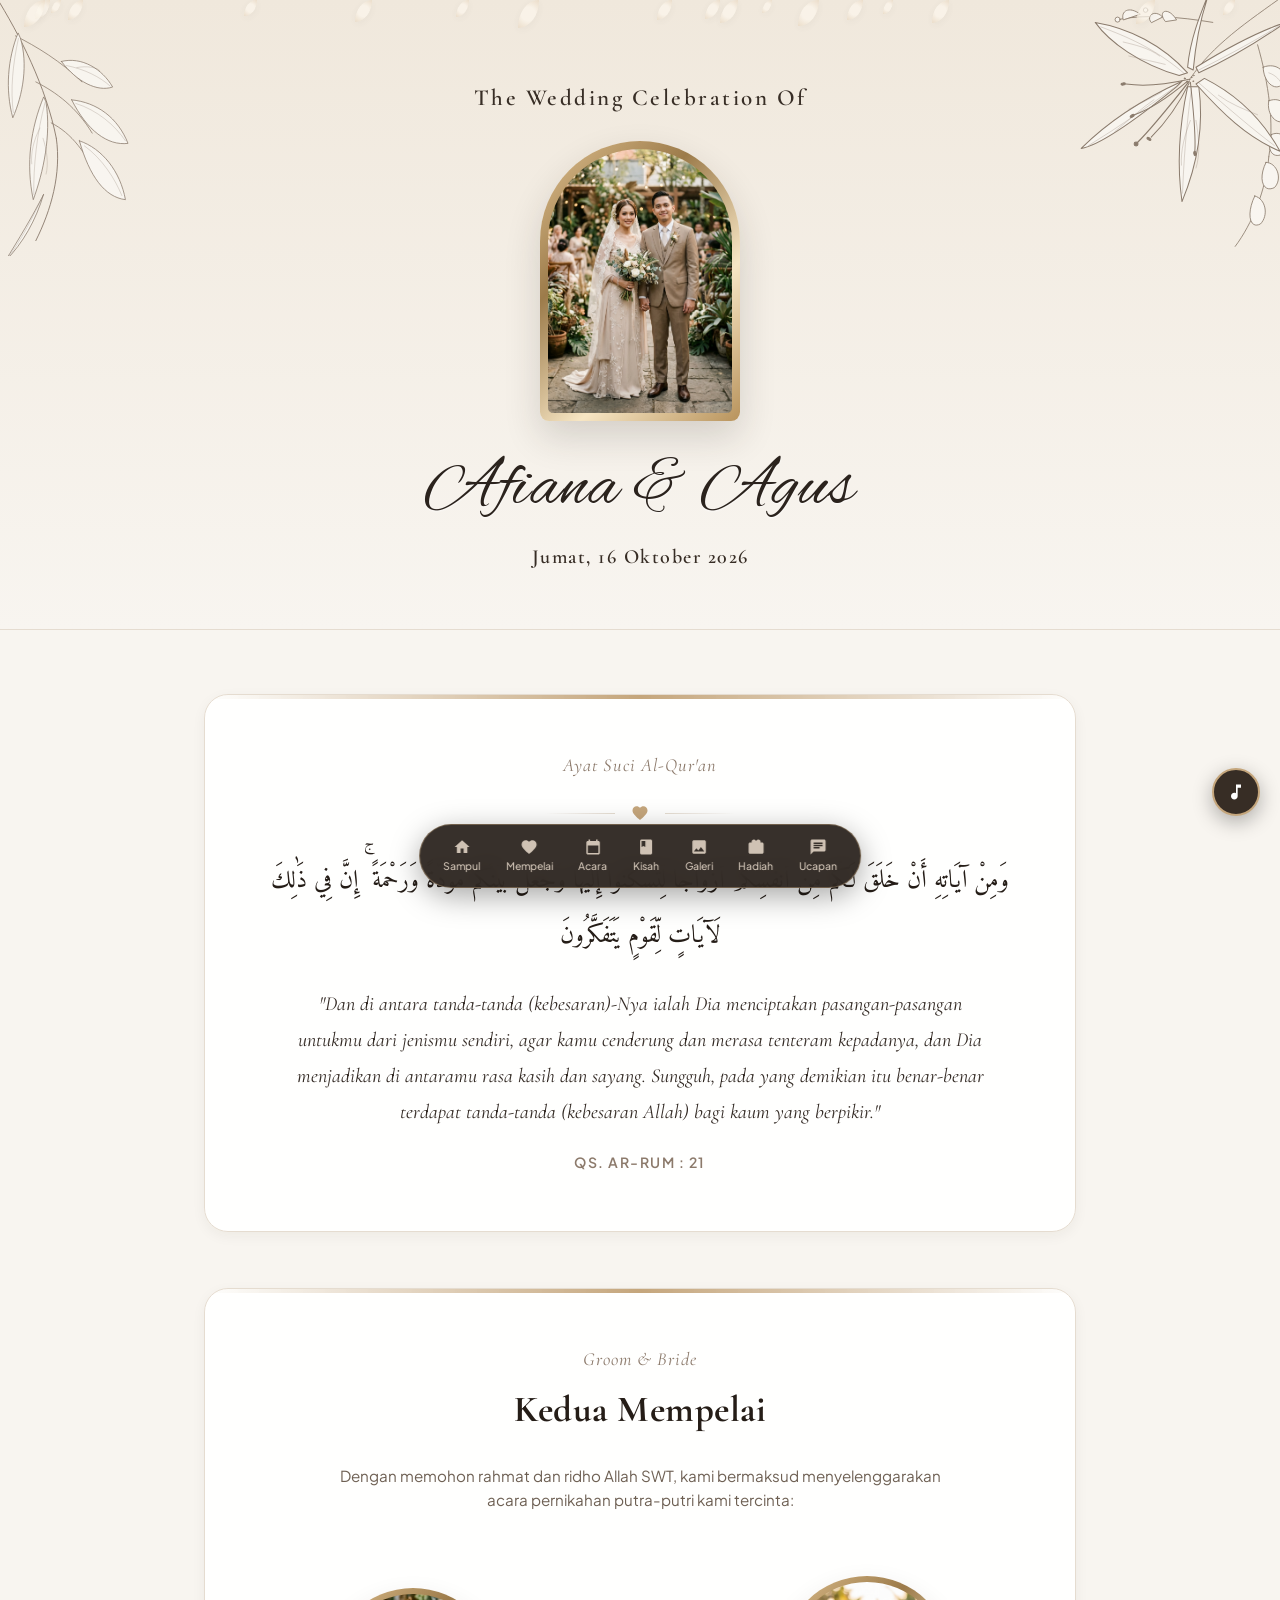
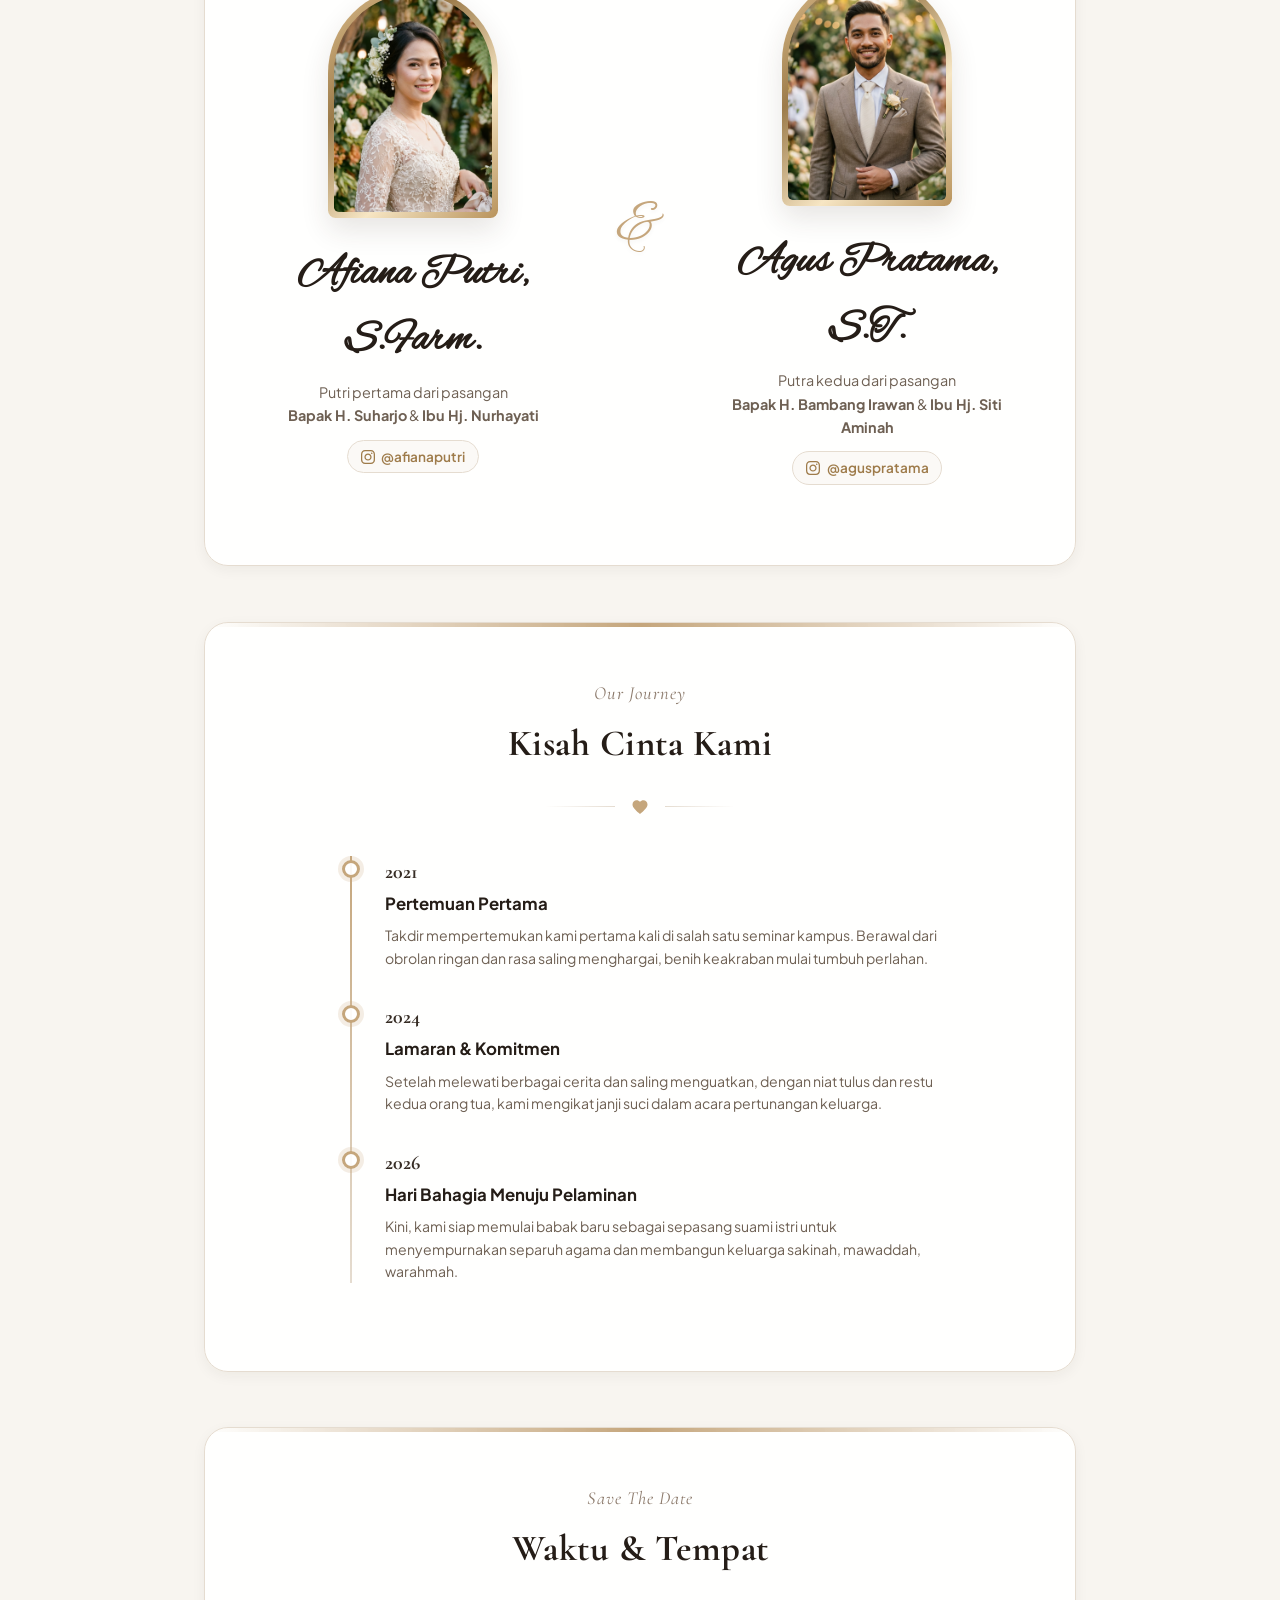
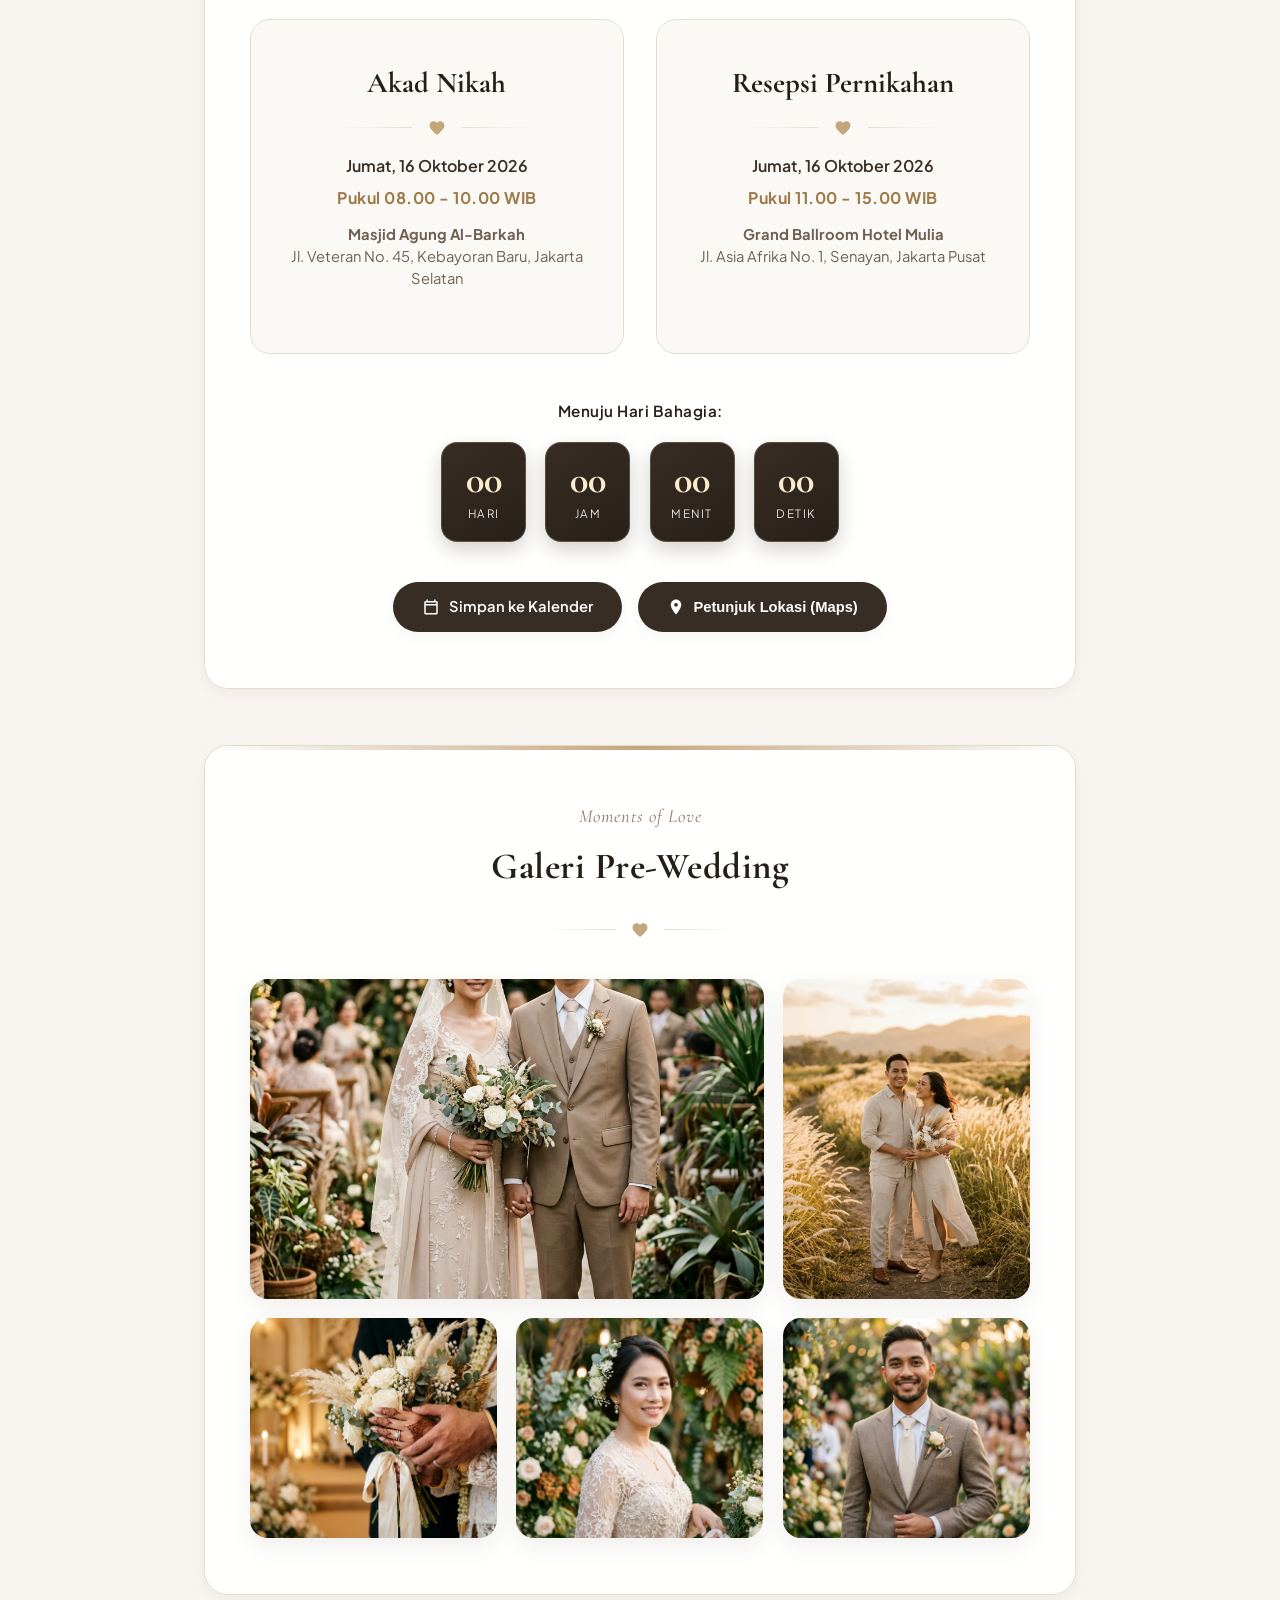
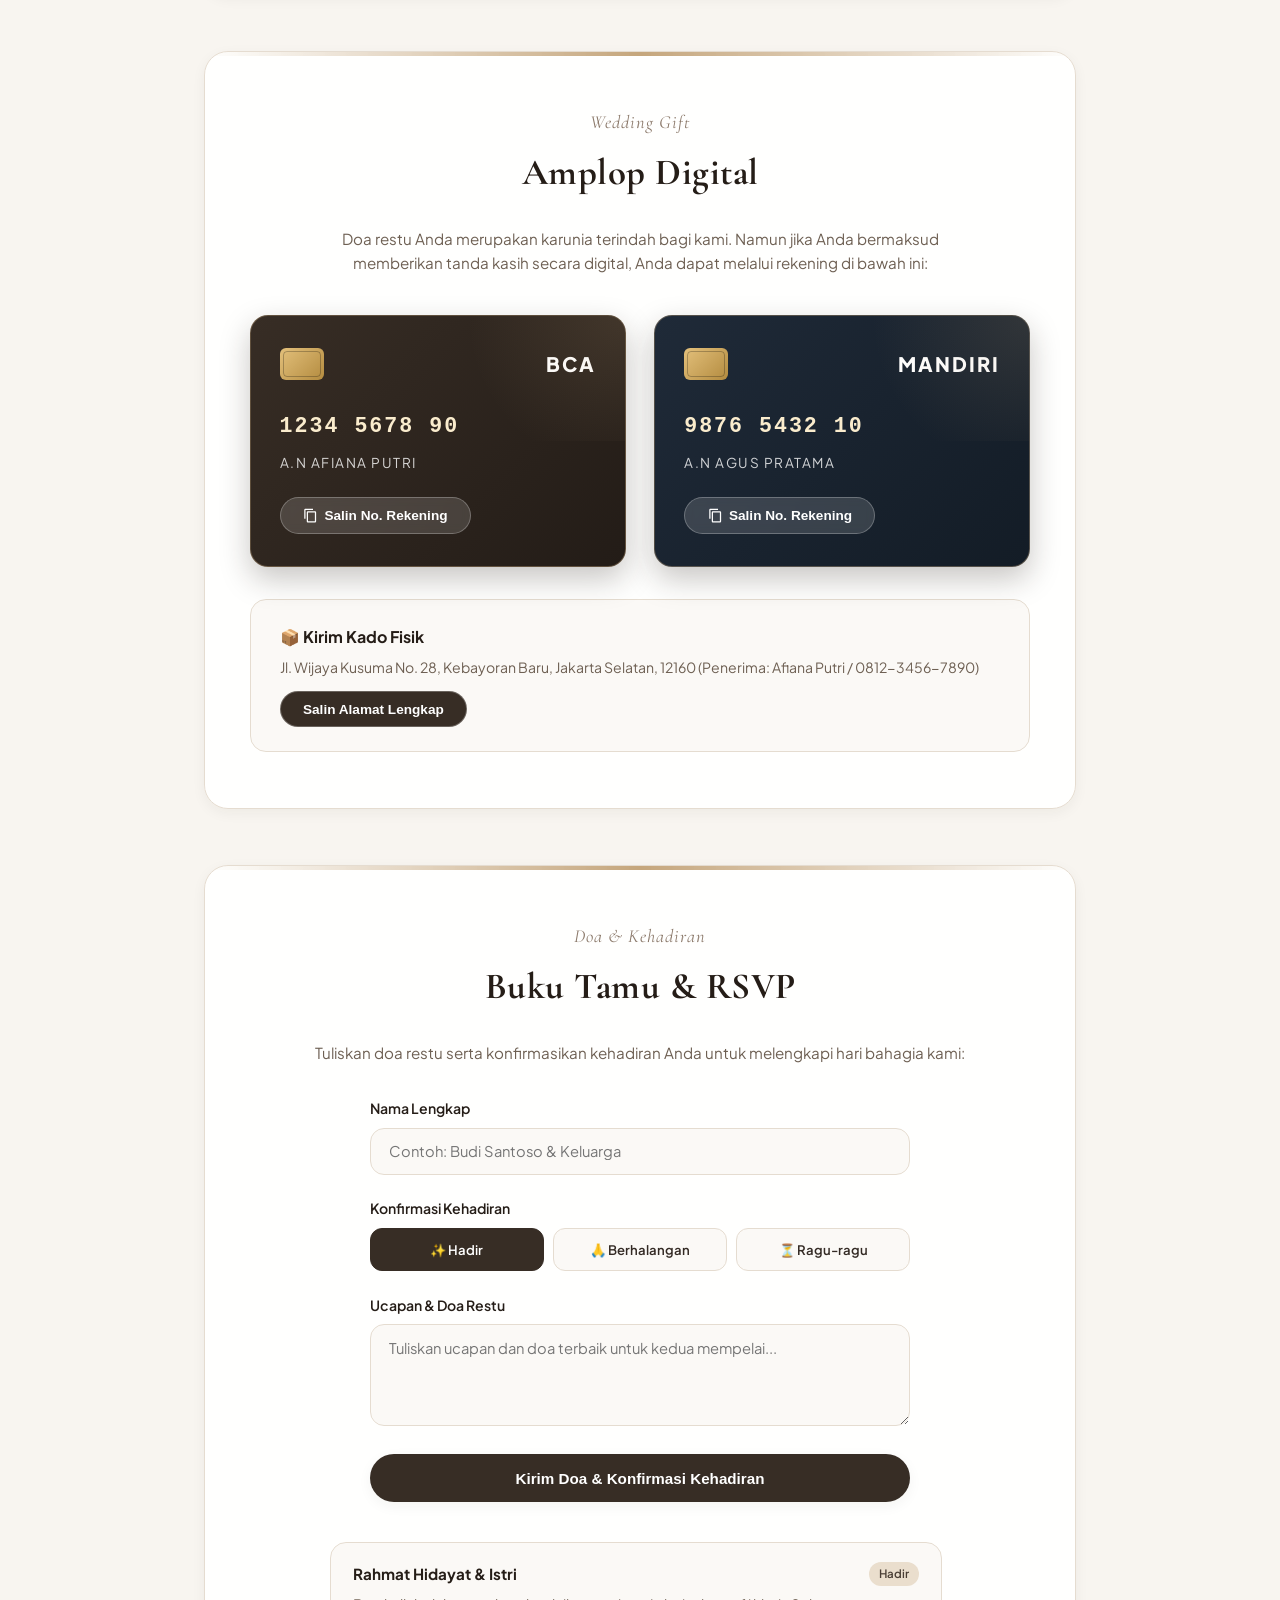
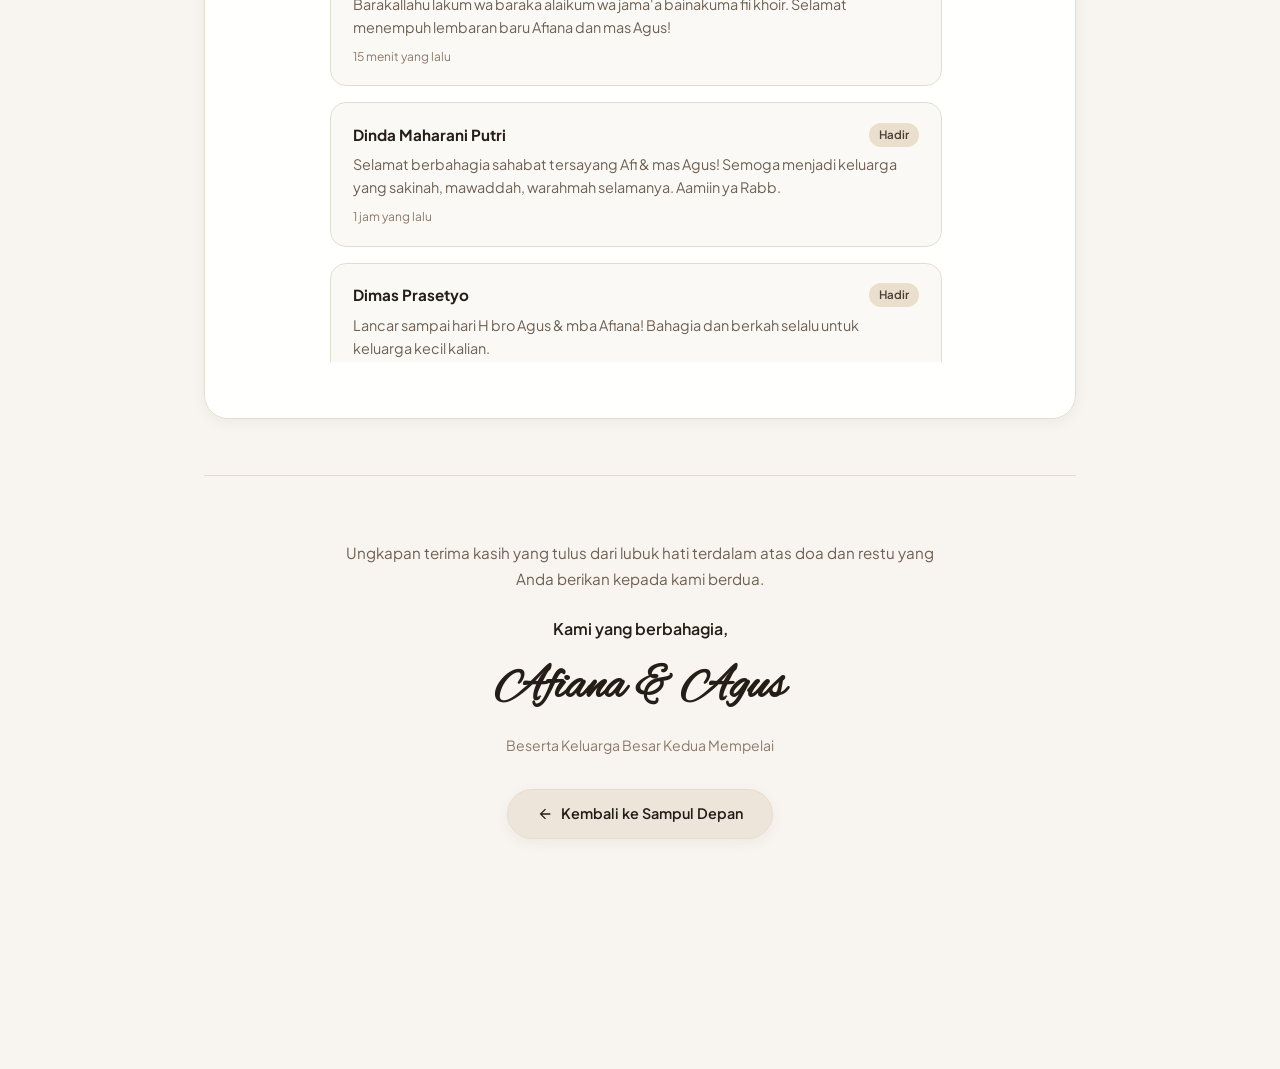
==== undangan.html @ ef30fb82 "first commit: projek undangan digital pernikahan lengkap" ====
<!DOCTYPE html>
<html lang="id">
<head>
  <meta charset="UTF-8">
  <meta name="viewport" content="width=device-width, initial-scale=1.0">
  <title>The Wedding of Afiana & Agus</title>
  <meta name="description" content="Detail Undangan Pernikahan Afiana & Agus - Jumat, 16 Oktober 2026">
  
  <!-- Favicon -->
  <link rel="icon" href="data:image/svg+xml,<svg xmlns=%22http://www.w3.org/2000/svg%22 viewBox=%220 0 100 100%22><text y=%22.9em%22 font-size=%2290%22>💍</text></svg>">
  
  <!-- Stylesheet -->
  <link rel="stylesheet" href="assets/css/style.css">
</head>
<body class="page-invitation">

  <!-- Floating Falling Petals -->
  <div class="petals-container" id="petalsContainer"></div>

  <!-- Floating Audio Button -->
  <button type="button" class="music-toggle-btn" id="musicToggleBtn" title="Putar / Heningkan Musik" aria-label="Toggle Musik">
    <svg viewBox="0 0 24 24" id="musicIcon">
      <path d="M12 3v10.55c-.59-.34-1.27-.55-2-.55-2.21 0-4 1.79-4 4s1.79 4 4 4 4-1.79 4-4V7h4V3h-6z"/>
    </svg>
  </button>
  
  <!-- Audio Element -->
  <audio id="bgAudio" loop preload="auto">
    <source src="https://cdn.pixabay.com/download/audio/2022/05/27/audio_1808fbf07a.mp3?filename=romantic-wedding-piano-112191.mp3" type="audio/mpeg">
  </audio>

  <!-- Sticky Bottom Navigation Bar -->
  <nav class="bottom-nav" aria-label="Navigasi Undangan">
    <a href="index.html" class="nav-link" title="Sampul">
      <svg viewBox="0 0 24 24"><path d="M10 20v-6h4v6h5v-8h3L12 3 2 12h3v8z"/></svg>
      <span>Sampul</span>
    </a>
    <a href="#mempelai" class="nav-link" title="Mempelai">
      <svg viewBox="0 0 24 24"><path d="M12 21.35l-1.45-1.32C5.4 15.36 2 12.28 2 8.5 2 5.42 4.42 3 7.5 3c1.74 0 3.41.81 4.5 2.09C13.09 3.81 14.76 3 16.5 3 19.58 3 22 5.42 22 8.5c0 3.78-3.4 6.86-8.55 11.54L12 21.35z"/></svg>
      <span>Mempelai</span>
    </a>
    <a href="#acara" class="nav-link" title="Acara">
      <svg viewBox="0 0 24 24"><path d="M19 4h-1V2h-2v2H8V2H6v2H5c-1.11 0-1.99.9-1.99 2L3 20c0 1.1.89 2 2 2h14c1.1 0 2-.9 2-2V6c0-1.1-.9-2-2-2zm0 16H5V10h14v10z"/></svg>
      <span>Acara</span>
    </a>
    <a href="#kisah" class="nav-link" title="Kisah">
      <svg viewBox="0 0 24 24"><path d="M18 2H6c-1.1 0-2 .9-2 2v16c0 1.1.9 2 2 2h12c1.1 0 2-.9 2-2V4c0-1.1-.9-2-2-2zM6 4h5v8l-2.5-1.5L6 12V4z"/></svg>
      <span>Kisah</span>
    </a>
    <a href="#galeri" class="nav-link" title="Galeri">
      <svg viewBox="0 0 24 24"><path d="M21 19V5c0-1.1-.9-2-2-2H5c-1.1 0-2 .9-2 2v14c0 1.1.9 2 2 2h14c1.1 0 2-.9 2-2zM8.5 13.5l2.5 3.01L14.5 12l4.5 6H5l3.5-4.5z"/></svg>
      <span>Galeri</span>
    </a>
    <a href="#hadiah" class="nav-link" title="Hadiah">
      <svg viewBox="0 0 24 24"><path d="M20 6h-2.18c.11-.31.18-.65.18-1 0-1.66-1.34-3-3-3-1.05 0-1.96.54-2.5 1.35l-.5.67-.5-.68C10.96 2.54 10.05 2 9 2 7.34 2 6 3.34 6 5c0 .35.07.69.18 1H4c-1.11 0-1.99.89-1.99 2L2 19c0 1.11.89 2 2 2h16c1.11 0 2-.89 2-2V8c0-1.11-.89-2-2-2z"/></svg>
      <span>Hadiah</span>
    </a>
    <a href="#ucapan" class="nav-link" title="Ucapan">
      <svg viewBox="0 0 24 24"><path d="M20 2H4c-1.1 0-1.99.9-1.99 2L2 22l4-4h14c1.1 0 2-.9 2-2V4c0-1.1-.9-2-2-2zM6 9h12v2H6V9zm8 5H6v-2h8v2zm4-6H6V6h12v2z"/></svg>
      <span>Ucapan</span>
    </a>
  </nav>

  <!-- ========================================================
       TOP HEADER HERO (Luxury Arch Frame & Greeting)
       ======================================================== -->
  <header class="detail-hero" id="home">
    <img src="assets/images/floral-top-left.svg" alt="" class="detail-art detail-tl" aria-hidden="true">
    <img src="assets/images/floral-top-right.svg" alt="" class="detail-art detail-tr" aria-hidden="true">

    <div class="detail-hero-content reveal-on-scroll is-visible">
      <p class="invitation-subtitle">The Wedding Celebration of</p>
      
      <!-- Couple Grand Arch Photo -->
      <div class="hero-arch-frame img-reveal-zoom img-shimmer">
        <div class="hero-arch-inner">
          <img src="assets/images/couple-main.jpg" alt="Afiana & Agus" class="hero-arch-img">
        </div>
      </div>

      <h1 class="couple-names" style="margin-bottom: 0.2rem;">Afiana &amp; Agus</h1>
      <p class="detail-date-badge">Jumat, 16 Oktober 2026</p>
      
      <!-- Welcome Guest Banner -->
      <div class="welcome-guest" id="welcomeGuest">
        Kepada Yth. <strong id="welcomeGuestName">Tamu Undangan</strong>
      </div>
    </div>
  </header>

  <!-- ========================================================
       MAIN INVITATION SECTIONS
       ======================================================== -->
  <main class="invitation-body">
    <div class="container">
      
      <!-- Section 1: Ayat Suci / Kutipan Cinta -->
      <section class="section-card reveal-on-scroll">
        <span class="section-badge">Ayat Suci Al-Qur'an</span>
        <div class="divider-ornament">
          <svg viewBox="0 0 24 24"><path d="M12 21.35l-1.45-1.32C5.4 15.36 2 12.28 2 8.5 2 5.42 4.42 3 7.5 3c1.74 0 3.41.81 4.5 2.09C13.09 3.81 14.76 3 16.5 3 19.58 3 22 5.42 22 8.5c0 3.78-3.4 6.86-8.55 11.54L12 21.35z"/></svg>
        </div>

        <p class="arabic-text">
          وَمِنْ آيَاتِهِ أَنْ خَلَقَ لَكُم مِّنْ أَنفُسِكُمْ أَزْوَاجًا لِّتَسْكُنُوا إِلَيْهَا وَجَعَلَ بَيْنَكُم مَّوَدَّةً وَرَحْمَةً ۚ إِنَّ فِي ذَٰلِكَ لَآيَاتٍ لِّقَوْمٍ يَتَفَكَّرُونَ
        </p>

        <p class="quote-text">
          "Dan di antara tanda-tanda (kebesaran)-Nya ialah Dia menciptakan pasangan-pasangan untukmu dari jenismu sendiri, agar kamu cenderung dan merasa tenteram kepadanya, dan Dia menjadikan di antaramu rasa kasih dan sayang. Sungguh, pada yang demikian itu benar-benar terdapat tanda-tanda (kebesaran Allah) bagi kaum yang berpikir."
        </p>
        <span class="quote-source">QS. AR-RUM : 21</span>
      </section>

      <!-- Section 2: Mempelai (Afiana & Agus) -->
      <section class="section-card reveal-on-scroll" id="mempelai">
        <span class="section-badge">Groom &amp; Bride</span>
        <h2 class="section-title">Kedua Mempelai</h2>
        <p style="color: var(--text-muted); font-size: 0.95rem; max-width: 620px; margin: 0 auto 2.5rem;">
          Dengan memohon rahmat dan ridho Allah SWT, kami bermaksud menyelenggarakan acara pernikahan putra-putri kami tercinta:
        </p>

        <div class="couple-grid reveal-on-scroll">
          <!-- Mempelai Wanita: Afiana -->
          <div class="couple-card">
            <div class="couple-arch-photo img-reveal-left img-shimmer">
              <img src="assets/images/bride-photo.jpg" alt="Afiana Putri">
            </div>
            <h3 class="couple-fullname">Afiana Putri, S.Farm.</h3>
            <p class="couple-parents">
              Putri pertama dari pasangan<br>
              <strong>Bapak H. Suharjo</strong> &amp; <strong>Ibu Hj. Nurhayati</strong>
            </p>
            <a href="https://instagram.com" target="_blank" rel="noopener noreferrer" class="couple-social-link">
              <svg width="14" height="14" fill="currentColor" viewBox="0 0 24 24"><path d="M12 2.163c3.204 0 3.584.012 4.85.07 3.252.148 4.771 1.691 4.919 4.919.058 1.265.069 1.645.069 4.849 0 3.205-.012 3.584-.069 4.849-.149 3.225-1.664 4.771-4.919 4.919-1.266.058-1.644.07-4.85.07-3.204 0-3.584-.012-4.849-.07-3.26-.149-4.771-1.699-4.919-4.92-.058-1.265-.07-1.644-.07-4.849 0-3.204.013-3.583.07-4.849.149-3.227 1.664-4.771 4.919-4.919 1.266-.057 1.645-.069 4.849-.069zm0-2.163c-3.259 0-3.667.014-4.947.072-4.358.2-6.78 2.618-6.98 6.98-.059 1.281-.073 1.689-.073 4.948 0 3.259.014 3.668.072 4.948.2 4.358 2.618 6.78 6.98 6.98 1.281.058 1.689.072 4.948.072 3.259 0 3.668-.014 4.948-.072 4.354-.2 6.782-2.618 6.979-6.98.059-1.28.073-1.689.073-4.948 0-3.259-.014-3.667-.072-4.947-.196-4.354-2.617-6.78-6.979-6.98-1.281-.059-1.69-.073-4.949-.073zm0 5.838c-3.403 0-6.162 2.759-6.162 6.162s2.759 6.163 6.162 6.163 6.162-2.759 6.162-6.163c0-3.403-2.759-6.162-6.162-6.162zm0 10.162c-2.209 0-4-1.79-4-4 0-2.209 1.791-4 4-4s4 1.791 4 4c0 2.21-1.791 4-4 4zm6.406-11.845c-.796 0-1.441.645-1.441 1.44s.645 1.44 1.441 1.44c.795 0 1.439-.645 1.439-1.44s-.644-1.44-1.439-1.44z"/></svg>
              <span>@afianaputri</span>
            </a>
          </div>

          <!-- Elegant Ampersand -->
          <div class="couple-ampersand">&amp;</div>

          <!-- Mempelai Pria: Agus -->
          <div class="couple-card">
            <div class="couple-arch-photo img-reveal-right img-shimmer">
              <img src="assets/images/groom-photo.jpg" alt="Agus Pratama">
            </div>
            <h3 class="couple-fullname">Agus Pratama, S.T.</h3>
            <p class="couple-parents">
              Putra kedua dari pasangan<br>
              <strong>Bapak H. Bambang Irawan</strong> &amp; <strong>Ibu Hj. Siti Aminah</strong>
            </p>
            <a href="https://instagram.com" target="_blank" rel="noopener noreferrer" class="couple-social-link">
              <svg width="14" height="14" fill="currentColor" viewBox="0 0 24 24"><path d="M12 2.163c3.204 0 3.584.012 4.85.07 3.252.148 4.771 1.691 4.919 4.919.058 1.265.069 1.645.069 4.849 0 3.205-.012 3.584-.069 4.849-.149 3.225-1.664 4.771-4.919 4.919-1.266.058-1.644.07-4.85.07-3.204 0-3.584-.012-4.849-.07-3.26-.149-4.771-1.699-4.919-4.92-.058-1.265-.07-1.644-.07-4.849 0-3.204.013-3.583.07-4.849.149-3.227 1.664-4.771 4.919-4.919 1.266-.057 1.645-.069 4.849-.069zm0-2.163c-3.259 0-3.667.014-4.947.072-4.358.2-6.78 2.618-6.98 6.98-.059 1.281-.073 1.689-.073 4.948 0 3.259.014 3.668.072 4.948.2 4.358 2.618 6.78 6.98 6.98 1.281.058 1.689.072 4.948.072 3.259 0 3.668-.014 4.948-.072 4.354-.2 6.782-2.618 6.979-6.98.059-1.28.073-1.689.073-4.948 0-3.259-.014-3.667-.072-4.947-.196-4.354-2.617-6.78-6.979-6.98-1.281-.059-1.69-.073-4.949-.073zm0 5.838c-3.403 0-6.162 2.759-6.162 6.162s2.759 6.163 6.162 6.163 6.162-2.759 6.162-6.163c0-3.403-2.759-6.162-6.162-6.162zm0 10.162c-2.209 0-4-1.79-4-4 0-2.209 1.791-4 4-4s4 1.791 4 4c0 2.21-1.791 4-4 4zm6.406-11.845c-.796 0-1.441.645-1.441 1.44s.645 1.44 1.441 1.44c.795 0 1.439-.645 1.439-1.44s-.644-1.44-1.439-1.44z"/></svg>
              <span>@aguspratama</span>
            </a>
          </div>
        </div>
      </section>

      <!-- Section 3: Love Story (Timeline) -->
      <section class="section-card reveal-on-scroll" id="kisah">
        <span class="section-badge">Our Journey</span>
        <h2 class="section-title">Kisah Cinta Kami</h2>
        <div class="divider-ornament">
          <svg viewBox="0 0 24 24"><path d="M12 21.35l-1.45-1.32C5.4 15.36 2 12.28 2 8.5 2 5.42 4.42 3 7.5 3c1.74 0 3.41.81 4.5 2.09C13.09 3.81 14.76 3 16.5 3 19.58 3 22 5.42 22 8.5c0 3.78-3.4 6.86-8.55 11.54L12 21.35z"/></svg>
        </div>

        <div class="story-timeline">
          <!-- Milestone 1 -->
          <div class="story-item">
            <div class="story-dot"></div>
            <span class="story-year">2021</span>
            <h4 class="story-title">Pertemuan Pertama</h4>
            <p class="story-desc">
              Takdir mempertemukan kami pertama kali di salah satu seminar kampus. Berawal dari obrolan ringan dan rasa saling menghargai, benih keakraban mulai tumbuh perlahan.
            </p>
          </div>

          <!-- Milestone 2 -->
          <div class="story-item">
            <div class="story-dot"></div>
            <span class="story-year">2024</span>
            <h4 class="story-title">Lamaran &amp; Komitmen</h4>
            <p class="story-desc">
              Setelah melewati berbagai cerita dan saling menguatkan, dengan niat tulus dan restu kedua orang tua, kami mengikat janji suci dalam acara pertunangan keluarga.
            </p>
          </div>

          <!-- Milestone 3 -->
          <div class="story-item">
            <div class="story-dot"></div>
            <span class="story-year">2026</span>
            <h4 class="story-title">Hari Bahagia Menuju Pelaminan</h4>
            <p class="story-desc">
              Kini, kami siap memulai babak baru sebagai sepasang suami istri untuk menyempurnakan separuh agama dan membangun keluarga sakinah, mawaddah, warahmah.
            </p>
          </div>
        </div>
      </section>

      <!-- Section 4: Waktu & Jadwal Acara -->
      <section class="section-card reveal-on-scroll" id="acara">
        <span class="section-badge">Save The Date</span>
        <h2 class="section-title">Waktu &amp; Tempat</h2>

        <div class="events-grid">
          <!-- Akad Nikah -->
          <div class="event-box">
            <h3 class="event-box-title">Akad Nikah</h3>
            <div class="divider-ornament" style="margin: 0.6rem 0 1rem;">
              <svg viewBox="0 0 24 24"><path d="M12 21.35l-1.45-1.32C5.4 15.36 2 12.28 2 8.5 2 5.42 4.42 3 7.5 3c1.74 0 3.41.81 4.5 2.09C13.09 3.81 14.76 3 16.5 3 19.58 3 22 5.42 22 8.5c0 3.78-3.4 6.86-8.55 11.54L12 21.35z"/></svg>
            </div>
            <p class="event-time">Jumat, 16 Oktober 2026</p>
            <p style="font-weight: 700; color: var(--accent-gold-dark); margin-bottom: 0.8rem; letter-spacing: 0.5px;">Pukul 08.00 - 10.00 WIB</p>
            <p class="event-place">
              <strong>Masjid Agung Al-Barkah</strong><br>
              Jl. Veteran No. 45, Kebayoran Baru, Jakarta Selatan
            </p>
          </div>

          <!-- Resepsi Pernikahan -->
          <div class="event-box">
            <h3 class="event-box-title">Resepsi Pernikahan</h3>
            <div class="divider-ornament" style="margin: 0.6rem 0 1rem;">
              <svg viewBox="0 0 24 24"><path d="M12 21.35l-1.45-1.32C5.4 15.36 2 12.28 2 8.5 2 5.42 4.42 3 7.5 3c1.74 0 3.41.81 4.5 2.09C13.09 3.81 14.76 3 16.5 3 19.58 3 22 5.42 22 8.5c0 3.78-3.4 6.86-8.55 11.54L12 21.35z"/></svg>
            </div>
            <p class="event-time">Jumat, 16 Oktober 2026</p>
            <p style="font-weight: 700; color: var(--accent-gold-dark); margin-bottom: 0.8rem; letter-spacing: 0.5px;">Pukul 11.00 - 15.00 WIB</p>
            <p class="event-place">
              <strong>Grand Ballroom Hotel Mulia</strong><br>
              Jl. Asia Afrika No. 1, Senayan, Jakarta Pusat
            </p>
          </div>
        </div>

        <!-- Live Countdown Timer -->
        <div class="countdown-container">
          <p style="font-size: 0.95rem; font-weight: 600; color: var(--text-title); margin-bottom: 1.2rem; letter-spacing: 0.5px;">
            Menuju Hari Bahagia:
          </p>
          <div class="countdown-grid">
            <div class="countdown-item">
              <div class="countdown-num" id="countDays">00</div>
              <div class="countdown-label">Hari</div>
            </div>
            <div class="countdown-item">
              <div class="countdown-num" id="countHours">00</div>
              <div class="countdown-label">Jam</div>
            </div>
            <div class="countdown-item">
              <div class="countdown-num" id="countMinutes">00</div>
              <div class="countdown-label">Menit</div>
            </div>
            <div class="countdown-item">
              <div class="countdown-num" id="countSeconds">00</div>
              <div class="countdown-label">Detik</div>
            </div>
          </div>
        </div>

        <!-- Action Links: Calendar & Map Toggle -->
        <div style="margin-top: 2.5rem; display: flex; gap: 1rem; justify-content: center; flex-wrap: wrap;">
          <a href="https://calendar.google.com/calendar/render?action=TEMPLATE&text=Pernikahan+Afiana+%26+Agus&dates=20261016T010000Z/20261016T080000Z&details=Undangan+Pernikahan+Afiana+dan+Agus&location=Grand+Ballroom+Hotel+Mulia+Jakarta" target="_blank" rel="noopener noreferrer" class="btn-primary">
            <svg width="18" height="18" fill="currentColor" viewBox="0 0 24 24"><path d="M19 4h-1V2h-2v2H8V2H6v2H5c-1.11 0-1.99.9-1.99 2L3 20c0 1.1.89 2 2 2h14c1.1 0 2-.9 2-2V6c0-1.1-.9-2-2-2zm0 16H5V10h14v10zm0-12H5V6h14v2z"/></svg>
            Simpan ke Kalender
          </a>
          <button type="button" class="btn-primary" id="btnToggleMap">
            <svg width="18" height="18" fill="currentColor" viewBox="0 0 24 24"><path d="M12 2C8.13 2 5 5.13 5 9c0 5.25 7 13 7 13s7-7.75 7-13c0-3.87-3.13-7-7-7zm0 9.5c-1.38 0-2.5-1.12-2.5-2.5s1.12-2.5 2.5-2.5 2.5 1.12 2.5 2.5-1.12 2.5-2.5 2.5z"/></svg>
            Petunjuk Lokasi (Maps)
          </button>
        </div>

        <!-- Embedded Map Container -->
        <div class="map-embed-wrapper" id="mapWrapper">
          <iframe 
            src="https://www.google.com/maps/embed?pb=!1m18!1m12!1m3!1d3966.275591321853!2d106.79744157499047!3d-6.227351693760775!2m3!1f0!2f0!3f0!3m2!1i1024!2i768!4f13.1!3m3!1m2!1s0x2e69f14cfd50f8c7%3A0xb304eef26c11b0e0!2sHotel%20Mulia%20Senayan!5e0!3m2!1sen!2sid!4v1700000000000!5m2!1sen!2sid" 
            allowfullscreen="" 
            loading="lazy" 
            referrerpolicy="no-referrer-when-downgrade">
          </iframe>
        </div>
      </section>

      <!-- Section 5: Galeri Pre-Wedding (Masonry & Lightbox) -->
      <section class="section-card reveal-on-scroll" id="galeri">
        <span class="section-badge">Moments of Love</span>
        <h2 class="section-title">Galeri Pre-Wedding</h2>
        <div class="divider-ornament">
          <svg viewBox="0 0 24 24"><path d="M12 21.35l-1.45-1.32C5.4 15.36 2 12.28 2 8.5 2 5.42 4.42 3 7.5 3c1.74 0 3.41.81 4.5 2.09C13.09 3.81 14.76 3 16.5 3 19.58 3 22 5.42 22 8.5c0 3.78-3.4 6.86-8.55 11.54L12 21.35z"/></svg>
        </div>

        <div class="gallery-grid">
          <div class="gallery-item img-shimmer" style="--delay: 1;" data-img="assets/images/couple-main.jpg">
            <img src="assets/images/couple-main.jpg" alt="Foto Prewedding 1">
            <div class="gallery-overlay">
              <svg width="28" height="28" fill="currentColor" viewBox="0 0 24 24"><path d="M15.5 14h-.79l-.28-.27C15.41 12.59 16 11.11 16 9.5 16 5.91 13.09 3 9.5 3S3 5.91 3 9.5 5.91 16 9.5 16c1.61 0 3.09-.59 4.23-1.57l.27.28v.79l5 4.99L20.49 19l-4.99-5zm-6 0C7.01 14 5 11.99 5 9.5S7.01 5 9.5 5 14 7.01 14 9.5 11.99 14 9.5 14z"/></svg>
            </div>
          </div>
          <div class="gallery-item img-shimmer" style="--delay: 2;" data-img="assets/images/gallery-1.jpg">
            <img src="assets/images/gallery-1.jpg" alt="Foto Prewedding 2">
            <div class="gallery-overlay">
              <svg width="28" height="28" fill="currentColor" viewBox="0 0 24 24"><path d="M15.5 14h-.79l-.28-.27C15.41 12.59 16 11.11 16 9.5 16 5.91 13.09 3 9.5 3S3 5.91 3 9.5 5.91 16 9.5 16c1.61 0 3.09-.59 4.23-1.57l.27.28v.79l5 4.99L20.49 19l-4.99-5zm-6 0C7.01 14 5 11.99 5 9.5S7.01 5 9.5 5 14 7.01 14 9.5 11.99 14 9.5 14z"/></svg>
            </div>
          </div>
          <div class="gallery-item img-shimmer" style="--delay: 3;" data-img="assets/images/gallery-2.jpg">
            <img src="assets/images/gallery-2.jpg" alt="Foto Prewedding 3">
            <div class="gallery-overlay">
              <svg width="28" height="28" fill="currentColor" viewBox="0 0 24 24"><path d="M15.5 14h-.79l-.28-.27C15.41 12.59 16 11.11 16 9.5 16 5.91 13.09 3 9.5 3S3 5.91 3 9.5 5.91 16 9.5 16c1.61 0 3.09-.59 4.23-1.57l.27.28v.79l5 4.99L20.49 19l-4.99-5zm-6 0C7.01 14 5 11.99 5 9.5S7.01 5 9.5 5 14 7.01 14 9.5 11.99 14 9.5 14z"/></svg>
            </div>
          </div>
          <div class="gallery-item img-shimmer" style="--delay: 4;" data-img="assets/images/bride-photo.jpg">
            <img src="assets/images/bride-photo.jpg" alt="Foto Pengantin Wanita">
            <div class="gallery-overlay">
              <svg width="28" height="28" fill="currentColor" viewBox="0 0 24 24"><path d="M15.5 14h-.79l-.28-.27C15.41 12.59 16 11.11 16 9.5 16 5.91 13.09 3 9.5 3S3 5.91 3 9.5 5.91 16 9.5 16c1.61 0 3.09-.59 4.23-1.57l.27.28v.79l5 4.99L20.49 19l-4.99-5zm-6 0C7.01 14 5 11.99 5 9.5S7.01 5 9.5 5 14 7.01 14 9.5 11.99 14 9.5 14z"/></svg>
            </div>
          </div>
          <div class="gallery-item img-shimmer" style="--delay: 5;" data-img="assets/images/groom-photo.jpg">
            <img src="assets/images/groom-photo.jpg" alt="Foto Pengantin Pria">
            <div class="gallery-overlay">
              <svg width="28" height="28" fill="currentColor" viewBox="0 0 24 24"><path d="M15.5 14h-.79l-.28-.27C15.41 12.59 16 11.11 16 9.5 16 5.91 13.09 3 9.5 3S3 5.91 3 9.5 5.91 16 9.5 16c1.61 0 3.09-.59 4.23-1.57l.27.28v.79l5 4.99L20.49 19l-4.99-5zm-6 0C7.01 14 5 11.99 5 9.5S7.01 5 9.5 5 14 7.01 14 9.5 11.99 14 9.5 14z"/></svg>
            </div>
          </div>
        </div>
      </section>

      <!-- Section 6: Amplop Digital & Tanda Kasih -->
      <section class="section-card reveal-on-scroll" id="hadiah">
        <span class="section-badge">Wedding Gift</span>
        <h2 class="section-title">Amplop Digital</h2>
        <p style="color: var(--text-muted); font-size: 0.95rem; max-width: 600px; margin: 0 auto;">
          Doa restu Anda merupakan karunia terindah bagi kami. Namun jika Anda bermaksud memberikan tanda kasih secara digital, Anda dapat melalui rekening di bawah ini:
        </p>

        <div class="gift-grid">
          <!-- Realistic Bank Card 1: BCA -->
          <div class="bank-card">
            <div class="chip-logo-row">
              <div class="card-chip"></div>
              <div class="bank-name">BCA</div>
            </div>
            <div class="account-number">1234 5678 90</div>
            <div class="account-holder">a.n Afiana Putri</div>
            <button type="button" class="btn-copy" data-copy="1234567890">
              <svg width="15" height="15" fill="currentColor" viewBox="0 0 24 24"><path d="M16 1H4c-1.1 0-2 .9-2 2v14h2V3h12V1zm3 4H8c-1.1 0-2 .9-2 2v14c0 1.1.9 2 2 2h11c1.1 0 2-.9 2-2V7c0-1.1-.9-2-2-2zm0 16H8V7h11v14z"/></svg>
              Salin No. Rekening
            </button>
          </div>

          <!-- Realistic Bank Card 2: Mandiri -->
          <div class="bank-card mandiri">
            <div class="chip-logo-row">
              <div class="card-chip"></div>
              <div class="bank-name">MANDIRI</div>
            </div>
            <div class="account-number">9876 5432 10</div>
            <div class="account-holder">a.n Agus Pratama</div>
            <button type="button" class="btn-copy" data-copy="9876543210">
              <svg width="15" height="15" fill="currentColor" viewBox="0 0 24 24"><path d="M16 1H4c-1.1 0-2 .9-2 2v14h2V3h12V1zm3 4H8c-1.1 0-2 .9-2 2v14c0 1.1.9 2 2 2h11c1.1 0 2-.9 2-2V7c0-1.1-.9-2-2-2zm0 16H8V7h11v14z"/></svg>
              Salin No. Rekening
            </button>
          </div>
        </div>

        <!-- Alamat Kirim Kado Fisik -->
        <div style="margin-top: 2rem; background: #fbf9f6; border: 1px solid var(--border-soft); border-radius: 16px; padding: 1.5rem 1.8rem; text-align: left;">
          <h4 style="font-size: 1rem; color: var(--text-title); margin-bottom: 0.4rem; font-weight: 700;">
            📦 Kirim Kado Fisik
          </h4>
          <p style="font-size: 0.88rem; color: var(--text-muted); line-height: 1.6; margin-bottom: 0.8rem;">
            Jl. Wijaya Kusuma No. 28, Kebayoran Baru, Jakarta Selatan, 12160 (Penerima: Afiana Putri / 0812-3456-7890)
          </p>
          <button type="button" class="btn-copy" data-copy="Jl. Wijaya Kusuma No. 28, Kebayoran Baru, Jakarta Selatan, 12160 (Penerima: Afiana Putri)" style="background: var(--accent-dark); color: #fff;">
            Salin Alamat Lengkap
          </button>
        </div>
      </section>

      <!-- Section 7: Buku Tamu & RSVP -->
      <section class="section-card reveal-on-scroll" id="ucapan">
        <span class="section-badge">Doa &amp; Kehadiran</span>
        <h2 class="section-title">Buku Tamu &amp; RSVP</h2>
        <p style="color: var(--text-muted); font-size: 0.95rem; margin-bottom: 2rem;">
          Tuliskan doa restu serta konfirmasikan kehadiran Anda untuk melengkapi hari bahagia kami:
        </p>

        <!-- Form RSVP -->
        <form class="rsvp-form" id="rsvpForm">
          <div class="form-group">
            <label class="form-label" for="rsvpName">Nama Lengkap</label>
            <input type="text" id="rsvpName" class="form-control" placeholder="Contoh: Budi Santoso &amp; Keluarga" required>
          </div>

          <div class="form-group">
            <label class="form-label">Konfirmasi Kehadiran</label>
            <div class="radio-status-grid">
              <div class="radio-status-btn">
                <input type="radio" name="rsvpStatusRadio" id="statusHadir" value="Hadir" checked>
                <label for="statusHadir">✨ Hadir</label>
              </div>
              <div class="radio-status-btn">
                <input type="radio" name="rsvpStatusRadio" id="statusTidak" value="Tidak Hadir">
                <label for="statusTidak">🙏 Berhalangan</label>
              </div>
              <div class="radio-status-btn">
                <input type="radio" name="rsvpStatusRadio" id="statusRagu" value="Ragu-ragu">
                <label for="statusRagu">⏳ Ragu-ragu</label>
              </div>
            </div>
          </div>

          <div class="form-group">
            <label class="form-label" for="rsvpMessage">Ucapan &amp; Doa Restu</label>
            <textarea id="rsvpMessage" class="form-control" rows="4" placeholder="Tuliskan ucapan dan doa terbaik untuk kedua mempelai..." required></textarea>
          </div>

          <button type="submit" class="btn-primary" style="width: 100%; padding: 0.95rem; font-size: 0.95rem;">
            Kirim Doa &amp; Konfirmasi Kehadiran
          </button>
        </form>

        <!-- Daftar Ucapan -->
        <div class="wishes-list" id="wishesList">
          <!-- Populated by main.js -->
        </div>
      </section>

      <!-- Section 8: Penutup & Kembali ke Sampul -->
      <footer class="wedding-footer reveal-on-scroll">
        <p style="color: var(--text-muted); font-size: 0.95rem; max-width: 600px; margin: 0 auto 1.5rem; line-height: 1.7;">
          Ungkapan terima kasih yang tulus dari lubuk hati terdalam atas doa dan restu yang Anda berikan kepada kami berdua.
        </p>
        <p style="font-weight: 600; color: var(--text-title); margin-bottom: 0.5rem;">Kami yang berbahagia,</p>
        <h2 class="footer-names">Afiana &amp; Agus</h2>
        <p class="footer-sub" style="margin-bottom: 2rem;">Beserta Keluarga Besar Kedua Mempelai</p>
        
        <div>
          <a href="index.html" class="btn-back-cover">
            <svg width="16" height="16" fill="currentColor" viewBox="0 0 24 24"><path d="M20 11H7.83l5.59-5.59L12 4l-8 8 8 8 1.41-1.41L7.83 13H20v-2z"/></svg>
            Kembali ke Sampul Depan
          </a>
        </div>
      </footer>

    </div>
  </main>

  <!-- Photo Lightbox Modal -->
  <div class="lightbox-modal" id="lightboxModal" aria-hidden="true">
    <span class="lightbox-close" id="lightboxClose">&times;</span>
    <img src="" alt="Enlarged photo" id="lightboxImg">
  </div>

  <!-- Toast Notification -->
  <div class="toast-notice" id="toastNotice">Nomor rekening berhasil disalin!</div>

  <!-- Scripts -->
  <script src="assets/js/main.js"></script>
</body>
</html>
---- assets/css/style.css ----
/* ========================================================
   UNDANGAN DIGITAL PERNIKAHAN: AFIANA & AGUS
   Theme: Luxury Boho / Warm Earth Tone / Botanical Line Art
   ======================================================== */

@import url('https://fonts.googleapis.com/css2?family=Alex+Brush&family=Amiri:ital,wght@0,400;0,700;1,400&family=Cormorant+Garamond:ital,wght@0,400;0,500;0,600;0,700;1,400;1,600&family=Great+Vibes&family=Plus+Jakarta+Sans:wght@300;400;500;600;700&display=swap');

:root {
  --bg-main: #f8f5f0;
  --bg-card: rgba(255, 255, 255, 0.92);
  --bg-warm: #f2ece1;
  --bg-dark: #271f1a;
  
  --text-main: #332a24;
  --text-title: #251d17;
  --text-muted: #6e6053;
  --text-sub: #8c7a6b;
  
  --accent-dark: #372d25;
  --accent-hover: #4e4035;
  --accent-gold: #c5a67c;
  --accent-gold-dark: #9e7b4a;
  --accent-gold-light: #f3e6cf;
  
  --border-soft: #e5dcd0;
  --border-gold: rgba(197, 166, 124, 0.4);
  
  --shadow-sm: 0 4px 14px rgba(45, 35, 28, 0.05);
  --shadow-md: 0 10px 28px rgba(45, 35, 28, 0.08);
  --shadow-lg: 0 18px 45px rgba(45, 35, 28, 0.12);
  
  --radius-pill: 9999px;
  --radius-card: 24px;
  --radius-arch: 180px 180px 16px 16px;
}

* {
  margin: 0;
  padding: 0;
  box-sizing: border-box;
}

html {
  scroll-behavior: smooth;
  font-size: 16px;
}

body {
  font-family: 'Plus Jakarta Sans', sans-serif;
  background-color: var(--bg-main);
  color: var(--text-main);
  overflow-x: hidden;
  line-height: 1.6;
  position: relative;
  -webkit-font-smoothing: antialiased;
}

body.page-cover {
  height: 100vh;
  overflow: hidden;
}

body.page-invitation {
  padding-bottom: 70px; /* Space for sticky bottom navigation */
}

/* ========================================================
   FLOATING PETALS ANIMATION EFFECT
   ======================================================== */
.petals-container {
  position: fixed;
  top: 0;
  left: 0;
  width: 100%;
  height: 100%;
  pointer-events: none;
  z-index: 99;
  overflow: hidden;
}

.petal {
  position: absolute;
  background: radial-gradient(circle, #fcf7ed 40%, #e8d7c0 100%);
  border-radius: 150% 0 150% 0;
  opacity: 0.7;
  filter: drop-shadow(0 2px 4px rgba(0,0,0,0.06));
  animation: fallPetal linear infinite;
}

@keyframes fallPetal {
  0% {
    top: -10%;
    transform: rotate(0deg) translateX(0);
    opacity: 0.8;
  }
  50% {
    transform: rotate(180deg) translateX(40px);
    opacity: 0.6;
  }
  100% {
    top: 110%;
    transform: rotate(360deg) translateX(-40px);
    opacity: 0;
  }
}

/* ========================================================
   COVER LANDING PAGE (Sesuai Referensi Gambar)
   ======================================================== */
.hero-cover {
  position: relative;
  width: 100vw;
  height: 100vh;
  min-height: 600px;
  background-color: var(--bg-main);
  display: flex;
  align-items: center;
  justify-content: center;
  overflow: hidden;
  z-index: 10;
  transition: opacity 0.6s ease, transform 0.6s ease;
}

/* Watercolor Blobs */
.blob-bg {
  position: absolute;
  pointer-events: none;
  z-index: 1;
  user-select: none;
}

.blob-left {
  top: 0;
  left: 0;
  height: 100%;
  width: 38vw;
  min-width: 280px;
  max-width: 580px;
  background: url('../images/blob-left.svg') no-repeat left top;
  background-size: cover;
  opacity: 0.95;
}

.blob-right {
  top: 0;
  right: 0;
  height: 100%;
  width: 42vw;
  min-width: 320px;
  max-width: 650px;
  background: url('../images/blob-right.svg') no-repeat right top;
  background-size: cover;
  opacity: 0.95;
}

/* Botanical Corners */
.botanical-art {
  position: absolute;
  pointer-events: none;
  z-index: 2;
  user-select: none;
}

.floral-tl {
  top: 0;
  left: 0;
  width: 22vw;
  min-width: 160px;
  max-width: 300px;
  animation: gentleSway 8s ease-in-out infinite alternate;
}

.floral-bl {
  bottom: 0;
  left: 0;
  width: 29vw;
  min-width: 210px;
  max-width: 400px;
  transform-origin: bottom left;
  animation: gentleBreathe 9s ease-in-out infinite alternate;
}

.floral-tr {
  top: 0;
  right: 0;
  width: 27vw;
  min-width: 200px;
  max-width: 380px;
  transform-origin: top right;
  animation: gentleBreathe 10s ease-in-out infinite alternate;
}

.floral-br {
  bottom: 0;
  right: 0;
  width: 26vw;
  min-width: 200px;
  max-width: 370px;
  transform-origin: bottom right;
  animation: gentleSway 9.5s ease-in-out infinite alternate-reverse;
}

@keyframes gentleSway {
  0% { transform: rotate(0deg) scale(1); }
  50% { transform: rotate(1.2deg) scale(1.01); }
  100% { transform: rotate(-1deg) scale(1.005); }
}

@keyframes gentleBreathe {
  0% { transform: scale(1); }
  100% { transform: scale(1.018); }
}

/* Cover Content */
.hero-content {
  position: relative;
  z-index: 5;
  text-align: center;
  padding: 2rem 1.5rem;
  max-width: 620px;
  margin: 0 auto;
  display: flex;
  flex-direction: column;
  align-items: center;
  justify-content: center;
}

.invitation-subtitle {
  font-family: 'Cormorant Garamond', serif;
  font-size: clamp(1.15rem, 1.8vw, 1.45rem);
  font-weight: 600;
  color: #382e26;
  letter-spacing: 2.5px;
  margin-bottom: 0.75rem;
  text-transform: capitalize;
}

.guest-greeting {
  display: none;
  font-size: 0.88rem;
  color: var(--text-muted);
  margin-bottom: 0.6rem;
  letter-spacing: 0.5px;
  background: rgba(255, 255, 255, 0.7);
  padding: 0.35rem 1.2rem;
  border-radius: var(--radius-pill);
  border: 1px solid var(--border-soft);
}

.guest-greeting .guest-name {
  font-weight: 700;
  color: var(--text-title);
  font-size: 1.05rem;
  display: block;
}

.couple-names {
  font-family: 'Alex Brush', cursive;
  font-size: clamp(2.8rem, 5.5vw, 4.4rem);
  font-weight: 400;
  color: #2b231d;
  line-height: 1.25;
  margin-bottom: 2.2rem;
  letter-spacing: 0.5px;
  text-shadow: 0 1px 2px rgba(255, 255, 255, 0.8);
}

/* Date Display Block */
.wedding-date-block {
  display: inline-flex;
  align-items: center;
  justify-content: center;
  gap: 1.2rem;
  margin-bottom: 2.5rem;
}

.date-day-name, .date-month-name {
  font-family: 'Cormorant Garamond', serif;
  font-size: clamp(1.05rem, 1.4vw, 1.25rem);
  font-weight: 600;
  color: #352b24;
  letter-spacing: 0.5px;
  min-width: 60px;
}
.date-day-name { text-align: right; }
.date-month-name { text-align: left; }

.date-divider {
  width: 1.5px;
  height: 52px;
  background-color: #332a24;
  opacity: 0.9;
}

.date-center {
  display: flex;
  flex-direction: column;
  align-items: center;
  justify-content: center;
  padding: 0 0.4rem;
}

.date-number {
  font-family: 'Cormorant Garamond', serif;
  font-size: clamp(2.6rem, 4vw, 3.2rem);
  font-weight: 700;
  line-height: 0.9;
  color: #29211b;
}

.date-year {
  font-family: 'Cormorant Garamond', serif;
  font-size: clamp(0.95rem, 1.2vw, 1.1rem);
  font-weight: 600;
  color: #352b24;
  letter-spacing: 1px;
  margin-top: 4px;
}

/* Button Buka Undangan */
.btn-open-invitation {
  display: inline-flex;
  align-items: center;
  justify-content: center;
  gap: 0.65rem;
  background-color: var(--accent-dark);
  color: #ffffff;
  font-family: 'Plus Jakarta Sans', sans-serif;
  font-size: 0.94rem;
  font-weight: 600;
  letter-spacing: 0.4px;
  padding: 0.8rem 2rem;
  border-radius: var(--radius-pill);
  border: 1px solid rgba(255, 255, 255, 0.15);
  cursor: pointer;
  box-shadow: 0 6px 20px rgba(45, 35, 28, 0.28);
  transition: all 0.35s cubic-bezier(0.2, 0.8, 0.2, 1);
  text-decoration: none;
  outline: none;
  position: relative;
  overflow: hidden;
}

.btn-open-invitation::before {
  content: '';
  position: absolute;
  top: 0; left: -100%;
  width: 100%; height: 100%;
  background: linear-gradient(90deg, transparent, rgba(255,255,255,0.2), transparent);
  transition: left 0.6s ease;
}

.btn-open-invitation:hover::before {
  left: 100%;
}

.btn-open-invitation:hover {
  background-color: var(--accent-hover);
  transform: translateY(-3px) scale(1.02);
  box-shadow: 0 10px 28px rgba(45, 35, 28, 0.38);
}

.btn-open-invitation svg {
  width: 18px;
  height: 18px;
  fill: currentColor;
  transition: transform 0.3s ease;
}

.btn-open-invitation:hover svg {
  transform: scale(1.15) rotate(-5deg);
}

/* ========================================================
   ENVELOPE OPENING MODAL ANIMATION (Triggered on click)
   ======================================================== */
.envelope-overlay {
  position: fixed;
  top: 0;
  left: 0;
  width: 100%;
  height: 100%;
  background: rgba(35, 28, 22, 0.85);
  backdrop-filter: blur(10px);
  display: flex;
  align-items: center;
  justify-content: center;
  z-index: 9999;
  opacity: 0;
  pointer-events: none;
  transition: opacity 0.5s ease;
}

.envelope-overlay.active {
  opacity: 1;
  pointer-events: auto;
}

.envelope-wrapper {
  position: relative;
  width: 320px;
  height: 220px;
  perspective: 1000px;
  transform: scale(0.8);
  transition: transform 0.5s cubic-bezier(0.175, 0.885, 0.32, 1.275);
}

.envelope-overlay.active .envelope-wrapper {
  transform: scale(1);
}

.envelope-box {
  position: relative;
  width: 100%;
  height: 100%;
  background: #e5dacb;
  border-radius: 12px;
  box-shadow: 0 20px 40px rgba(0, 0, 0, 0.4);
  border: 1px solid #d4c5b2;
}

/* Envelope Flap (Top triangle) */
.envelope-flap {
  position: absolute;
  top: 0;
  left: 0;
  width: 0;
  height: 0;
  border-left: 160px solid transparent;
  border-right: 160px solid transparent;
  border-top: 120px solid #dcd0bf;
  transform-origin: top;
  transition: transform 0.8s cubic-bezier(0.4, 0, 0.2, 1);
  z-index: 5;
  filter: drop-shadow(0 4px 6px rgba(0,0,0,0.1));
}

.envelope-box.is-open .envelope-flap {
  transform: rotateX(180deg);
  z-index: 1;
}

/* Wax Seal Stamp */
.wax-seal {
  position: absolute;
  top: 95px;
  left: 50%;
  transform: translate(-50%, -50%);
  width: 52px;
  height: 52px;
  background: radial-gradient(circle, #b8863f, #8c6020);
  border-radius: 50%;
  box-shadow: 0 4px 12px rgba(0,0,0,0.3), inset 0 2px 4px rgba(255,255,255,0.4);
  display: flex;
  align-items: center;
  justify-content: center;
  color: #faeccd;
  font-family: 'Alex Brush', cursive;
  font-size: 1.4rem;
  z-index: 6;
  border: 2px dashed rgba(255,255,255,0.3);
  transition: transform 0.5s ease, opacity 0.5s ease;
}

.envelope-box.is-open .wax-seal {
  transform: translate(-50%, -50%) scale(1.4);
  opacity: 0;
}

/* Invitation Letter sliding out */
.envelope-letter {
  position: absolute;
  top: 10px;
  left: 15px;
  width: 290px;
  height: 200px;
  background: #fbf9f5;
  border-radius: 8px;
  border: 1px solid #e0d5c5;
  box-shadow: 0 4px 15px rgba(0,0,0,0.1);
  display: flex;
  flex-direction: column;
  align-items: center;
  justify-content: center;
  padding: 1.2rem;
  text-align: center;
  z-index: 2;
  transition: transform 0.8s cubic-bezier(0.4, 0, 0.2, 1) 0.4s;
}

.envelope-box.is-open .envelope-letter {
  transform: translateY(-80px) scale(1.05);
}

.envelope-letter-title {
  font-family: 'Cormorant Garamond', serif;
  font-size: 0.95rem;
  color: var(--text-muted);
  letter-spacing: 2px;
  text-transform: uppercase;
}

.envelope-letter-names {
  font-family: 'Alex Brush', cursive;
  font-size: 2.2rem;
  color: var(--text-title);
  margin: 4px 0;
}

.envelope-letter-date {
  font-family: 'Cormorant Garamond', serif;
  font-size: 0.9rem;
  font-weight: 600;
  color: var(--accent-gold-dark);
}

/* ========================================================
   FLOATING AUDIO TOGGLE BUTTON & SOUNDBAR
   ======================================================== */
.music-toggle-btn {
  position: fixed;
  bottom: 84px;
  right: 20px;
  width: 48px;
  height: 48px;
  border-radius: 50%;
  background: var(--accent-dark);
  color: #ffffff;
  border: 2px solid var(--accent-gold);
  display: flex;
  align-items: center;
  justify-content: center;
  cursor: pointer;
  z-index: 99;
  box-shadow: 0 6px 20px rgba(0, 0, 0, 0.3);
  transition: all 0.3s ease;
}

.music-toggle-btn:hover {
  transform: scale(1.1);
  background: var(--accent-hover);
}

.music-toggle-btn svg {
  width: 20px;
  height: 20px;
  fill: currentColor;
}

.music-toggle-btn.playing {
  animation: spinRecord 4s linear infinite;
}

@keyframes spinRecord {
  from { transform: rotate(0deg); }
  to { transform: rotate(360deg); }
}

/* ========================================================
   STICKY BOTTOM NAVIGATION (undangan.html)
   ======================================================== */
.bottom-nav {
  position: fixed;
  bottom: 12px;
  left: 50%;
  transform: translateX(-50%);
  background: rgba(39, 31, 26, 0.92);
  backdrop-filter: blur(12px);
  border: 1px solid rgba(197, 166, 124, 0.4);
  border-radius: var(--radius-pill);
  padding: 0.4rem 0.8rem;
  display: flex;
  align-items: center;
  gap: 0.3rem;
  z-index: 98;
  box-shadow: 0 8px 30px rgba(0,0,0,0.35);
  max-width: 95vw;
}

.nav-link {
  display: flex;
  flex-direction: column;
  align-items: center;
  color: #cfc2b4;
  text-decoration: none;
  font-size: 0.65rem;
  font-weight: 500;
  padding: 0.4rem 0.65rem;
  border-radius: var(--radius-pill);
  transition: all 0.25s ease;
}

.nav-link svg {
  width: 18px;
  height: 18px;
  fill: currentColor;
  margin-bottom: 2px;
}

.nav-link:hover, .nav-link.active {
  color: #ffffff;
  background: rgba(197, 166, 124, 0.25);
}

/* ========================================================
   DETAIL PAGE (undangan.html) - LUXURY REDESIGN
   ======================================================== */
.detail-hero {
  position: relative;
  background: linear-gradient(180deg, #f0e8dc 0%, #f8f5f0 100%);
  padding: 5rem 1.5rem 3.5rem;
  text-align: center;
  overflow: hidden;
  border-bottom: 1px solid var(--border-soft);
}

.detail-art {
  position: absolute;
  pointer-events: none;
  opacity: 0.75;
  user-select: none;
}

.detail-tl {
  top: 0;
  left: 0;
  width: clamp(140px, 20vw, 260px);
}

.detail-tr {
  top: 0;
  right: 0;
  width: clamp(150px, 22vw, 280px);
}

.detail-hero-content {
  position: relative;
  z-index: 2;
  max-width: 720px;
  margin: 0 auto;
}

/* Grand Couple Arch Photo (Hero Banner) */
.hero-arch-frame {
  width: 200px;
  height: 280px;
  margin: 1.5rem auto;
  border-radius: var(--radius-arch);
  padding: 8px;
  background: linear-gradient(135deg, #dfc08f, #9c7b4a, #f7e6c4, #b8935c);
  box-shadow: 0 16px 36px rgba(45, 35, 28, 0.16);
  position: relative;
  transition: transform 0.4s ease;
}

.hero-arch-frame:hover {
  transform: translateY(-4px);
}

.hero-arch-inner {
  width: 100%;
  height: 100%;
  border-radius: 172px 172px 10px 10px;
  overflow: hidden;
}

.hero-arch-img {
  width: 100%;
  height: 100%;
  object-fit: cover;
  display: block;
}

.detail-date-badge {
  font-family: 'Cormorant Garamond', serif;
  font-size: 1.25rem;
  font-weight: 600;
  color: var(--accent-dark);
  letter-spacing: 1.5px;
  margin-top: 0.5rem;
}

.welcome-guest {
  display: inline-block;
  margin-top: 1.2rem;
  background: rgba(255, 255, 255, 0.85);
  backdrop-filter: blur(8px);
  padding: 0.5rem 1.6rem;
  border-radius: var(--radius-pill);
  font-size: 0.92rem;
  color: var(--text-muted);
  border: 1px solid var(--border-soft);
  box-shadow: var(--shadow-sm);
}

.welcome-guest strong {
  color: var(--text-title);
  font-weight: 700;
}

/* Container & Luxury Cards */
.container {
  max-width: 920px;
  margin: 0 auto;
  padding: 4rem 1.5rem;
}

.section-card {
  background: var(--bg-card);
  backdrop-filter: blur(12px);
  border: 1px solid var(--border-soft);
  border-radius: var(--radius-card);
  padding: 3.5rem 2.8rem;
  margin-bottom: 3.5rem;
  box-shadow: var(--shadow-sm);
  text-align: center;
  position: relative;
  overflow: hidden;
  transition: transform 0.3s ease, box-shadow 0.3s ease;
}

.section-card:hover {
  box-shadow: var(--shadow-md);
}

.section-card::before {
  content: '';
  position: absolute;
  top: 0; left: 0; right: 0;
  height: 4px;
  background: linear-gradient(90deg, transparent, var(--accent-gold), transparent);
}

.section-badge {
  font-family: 'Cormorant Garamond', serif;
  font-size: 1.15rem;
  font-style: italic;
  color: var(--text-sub);
  margin-bottom: 0.4rem;
  display: block;
  letter-spacing: 1px;
}

.section-title {
  font-family: 'Cormorant Garamond', serif;
  font-size: 2.3rem;
  color: var(--text-title);
  margin-bottom: 1.5rem;
  font-weight: 700;
  letter-spacing: 0.5px;
}

.divider-ornament {
  display: flex;
  align-items: center;
  justify-content: center;
  gap: 1rem;
  margin: 1.5rem auto 2rem;
}

.divider-ornament::before,
.divider-ornament::after {
  content: '';
  width: 70px;
  height: 1px;
  background: linear-gradient(90deg, transparent, var(--border-soft));
}

.divider-ornament::after {
  background: linear-gradient(90deg, var(--border-soft), transparent);
}

.divider-ornament svg {
  width: 18px;
  height: 18px;
  fill: var(--accent-gold);
}

/* Quranic Verse Calligraphy */
.arabic-text {
  font-family: 'Amiri', serif;
  font-size: 1.55rem;
  line-height: 2.2;
  color: var(--text-title);
  direction: rtl;
  margin-bottom: 1.4rem;
  text-align: center;
}

.quote-text {
  font-family: 'Cormorant Garamond', serif;
  font-size: 1.25rem;
  font-style: italic;
  color: var(--text-main);
  line-height: 1.8;
  max-width: 700px;
  margin: 0 auto 1.2rem;
}

.quote-source {
  font-size: 0.88rem;
  font-weight: 600;
  color: var(--text-sub);
  letter-spacing: 1.5px;
  text-transform: uppercase;
}

/* Mempelai Grid & Arch Photo Frames */
.couple-grid {
  display: grid;
  grid-template-columns: 1fr auto 1fr;
  align-items: center;
  gap: 2.5rem;
  margin-top: 2.5rem;
}

.couple-card {
  padding: 1.5rem 1rem;
  transition: transform 0.3s ease;
}

.couple-card:hover {
  transform: translateY(-4px);
}

.couple-arch-photo {
  width: 170px;
  height: 230px;
  margin: 0 auto 1.5rem;
  border-radius: var(--radius-arch);
  padding: 6px;
  background: linear-gradient(135deg, #dfc08f, #9c7b4a, #f7e6c4, #b8935c);
  box-shadow: 0 12px 28px rgba(55, 45, 37, 0.12);
}

.couple-arch-photo img {
  width: 100%;
  height: 100%;
  object-fit: cover;
  border-radius: 164px 164px 10px 10px;
  display: block;
}

.couple-fullname {
  font-family: 'Alex Brush', cursive;
  font-size: 2.6rem;
  color: var(--text-title);
  margin-bottom: 0.4rem;
}

.couple-parents {
  font-size: 0.9rem;
  color: var(--text-muted);
  line-height: 1.6;
}

.couple-social-link {
  display: inline-flex;
  align-items: center;
  gap: 0.4rem;
  margin-top: 0.8rem;
  color: var(--accent-gold-dark);
  font-size: 0.85rem;
  font-weight: 600;
  text-decoration: none;
  padding: 0.3rem 0.8rem;
  border-radius: var(--radius-pill);
  background: #fbf9f6;
  border: 1px solid var(--border-soft);
  transition: all 0.2s ease;
}

.couple-social-link:hover {
  background: var(--accent-dark);
  color: #fff;
}

.couple-ampersand {
  font-family: 'Alex Brush', cursive;
  font-size: 4rem;
  color: var(--accent-gold);
  text-shadow: 0 2px 4px rgba(0,0,0,0.05);
}

/* Love Story Timeline */
.story-timeline {
  position: relative;
  max-width: 620px;
  margin: 2.5rem auto 0;
  text-align: left;
}

.story-timeline::before {
  content: '';
  position: absolute;
  top: 0;
  bottom: 0;
  left: 20px;
  width: 2px;
  background: linear-gradient(180deg, var(--accent-gold), var(--border-soft));
}

.story-item {
  position: relative;
  padding-left: 55px;
  margin-bottom: 2rem;
}

.story-dot {
  position: absolute;
  left: 12px;
  top: 4px;
  width: 18px;
  height: 18px;
  border-radius: 50%;
  background: var(--bg-card);
  border: 3px solid var(--accent-gold);
  box-shadow: 0 0 0 4px rgba(197, 166, 124, 0.2);
}

.story-year {
  font-family: 'Cormorant Garamond', serif;
  font-size: 1.25rem;
  font-weight: 700;
  color: var(--accent-dark);
}

.story-title {
  font-size: 1.05rem;
  font-weight: 700;
  color: var(--text-title);
  margin: 0.2rem 0 0.4rem;
}

.story-desc {
  font-size: 0.88rem;
  color: var(--text-muted);
  line-height: 1.6;
}

/* Event Timeline / Schedule */
.events-grid {
  display: grid;
  grid-template-columns: 1fr 1fr;
  gap: 2rem;
  margin-top: 2.5rem;
}

.event-box {
  background: #fbf9f6;
  border: 1px solid var(--border-soft);
  border-radius: 20px;
  padding: 2.5rem 2rem;
  text-align: center;
  position: relative;
  transition: transform 0.3s ease;
}

.event-box:hover {
  transform: translateY(-4px);
  border-color: var(--accent-gold);
}

.event-box-title {
  font-family: 'Cormorant Garamond', serif;
  font-size: 1.8rem;
  font-weight: 700;
  color: var(--text-title);
  margin-bottom: 0.8rem;
}

.event-time {
  font-size: 1rem;
  font-weight: 600;
  color: var(--accent-dark);
  margin-bottom: 0.4rem;
}

.event-place {
  font-size: 0.92rem;
  color: var(--text-muted);
  margin-bottom: 1.5rem;
  line-height: 1.5;
}

/* Countdown Timer */
.countdown-container {
  margin-top: 2.8rem;
}

.countdown-grid {
  display: flex;
  justify-content: center;
  gap: 1.2rem;
  flex-wrap: wrap;
}

.countdown-item {
  background: linear-gradient(145deg, #372d25, #292019);
  color: #ffffff;
  padding: 1.1rem 1.3rem;
  border-radius: 16px;
  min-width: 85px;
  box-shadow: 0 8px 20px rgba(45, 35, 28, 0.2);
  border: 1px solid rgba(197, 166, 124, 0.3);
}

.countdown-num {
  font-family: 'Cormorant Garamond', serif;
  font-size: 2.4rem;
  font-weight: 700;
  line-height: 1;
  color: #faeccd;
}

.countdown-label {
  font-size: 0.72rem;
  text-transform: uppercase;
  letter-spacing: 1.5px;
  opacity: 0.85;
  margin-top: 6px;
}

/* Action Buttons */
.btn-primary {
  display: inline-flex;
  align-items: center;
  justify-content: center;
  gap: 0.55rem;
  background-color: var(--accent-dark);
  color: #ffffff;
  padding: 0.8rem 1.8rem;
  border-radius: var(--radius-pill);
  font-weight: 600;
  font-size: 0.92rem;
  text-decoration: none;
  border: none;
  cursor: pointer;
  transition: all 0.3s ease;
  box-shadow: var(--shadow-sm);
}

.btn-primary:hover {
  background-color: var(--accent-hover);
  transform: translateY(-2px);
  box-shadow: var(--shadow-md);
}

/* Google Maps Accordion / Toggle */
.map-embed-wrapper {
  margin-top: 2rem;
  border-radius: 16px;
  overflow: hidden;
  border: 1px solid var(--border-soft);
  box-shadow: var(--shadow-sm);
  display: none;
}

.map-embed-wrapper.show {
  display: block;
}

.map-embed-wrapper iframe {
  width: 100%;
  height: 320px;
  border: none;
  display: block;
}

/* Gallery Photo Grid */
.gallery-grid {
  display: grid;
  grid-template-columns: repeat(3, 1fr);
  gap: 1.2rem;
  margin-top: 2.5rem;
}

.gallery-item {
  position: relative;
  border-radius: 16px;
  overflow: hidden;
  height: 220px;
  box-shadow: var(--shadow-sm);
  cursor: pointer;
}

.gallery-item:first-child {
  grid-column: span 2;
  height: 320px;
}

.gallery-item:nth-child(2) {
  height: 320px;
}

.gallery-item img {
  width: 100%;
  height: 100%;
  object-fit: cover;
  transition: transform 0.5s ease;
}

.gallery-item:hover img {
  transform: scale(1.08);
}

.gallery-overlay {
  position: absolute;
  top: 0; left: 0; right: 0; bottom: 0;
  background: rgba(39, 31, 26, 0.4);
  opacity: 0;
  display: flex;
  align-items: center;
  justify-content: center;
  color: #fff;
  transition: opacity 0.3s ease;
}

.gallery-item:hover .gallery-overlay {
  opacity: 1;
}

/* Lightbox Modal */
.lightbox-modal {
  position: fixed;
  top: 0; left: 0; width: 100%; height: 100%;
  background: rgba(18, 14, 11, 0.95);
  backdrop-filter: blur(12px);
  display: flex;
  align-items: center;
  justify-content: center;
  z-index: 10000;
  opacity: 0;
  pointer-events: none;
  transition: opacity 0.3s ease;
}

.lightbox-modal.active {
  opacity: 1;
  pointer-events: auto;
}

.lightbox-modal img {
  max-width: 90vw;
  max-height: 85vh;
  border-radius: 12px;
  box-shadow: 0 20px 50px rgba(0,0,0,0.5);
}

.lightbox-close {
  position: absolute;
  top: 24px;
  right: 28px;
  color: #fff;
  font-size: 2.4rem;
  cursor: pointer;
  line-height: 1;
}

/* Realistic Bank Gift Cards */
.gift-grid {
  display: grid;
  grid-template-columns: repeat(auto-fit, minmax(280px, 1fr));
  gap: 1.8rem;
  margin-top: 2.5rem;
}

.bank-card {
  position: relative;
  background: linear-gradient(135deg, #372d25, #231c17);
  color: #ffffff;
  border-radius: 18px;
  padding: 2rem 1.8rem;
  text-align: left;
  box-shadow: 0 12px 30px rgba(35, 28, 22, 0.25);
  border: 1px solid rgba(197, 166, 124, 0.35);
  overflow: hidden;
}

.bank-card.mandiri {
  background: linear-gradient(135deg, #1f2a38, #131c26);
}

.bank-card::after {
  content: '';
  position: absolute;
  top: -50%;
  right: -50%;
  width: 100%;
  height: 100%;
  background: radial-gradient(circle, rgba(197, 166, 124, 0.15), transparent 70%);
  pointer-events: none;
}

.chip-logo-row {
  display: flex;
  justify-content: space-between;
  align-items: center;
  margin-bottom: 1.8rem;
}

.card-chip {
  width: 44px;
  height: 32px;
  background: linear-gradient(135deg, #e3c07b, #b38b3f);
  border-radius: 6px;
  position: relative;
}

.card-chip::before {
  content: '';
  position: absolute;
  top: 3px; left: 3px; right: 3px; bottom: 3px;
  border: 1px solid rgba(0,0,0,0.25);
  border-radius: 4px;
}

.bank-name {
  font-weight: 800;
  font-size: 1.25rem;
  letter-spacing: 2px;
  color: #ffffff;
}

.account-number {
  font-family: 'Courier New', Courier, monospace;
  font-size: 1.35rem;
  font-weight: 700;
  letter-spacing: 2px;
  color: #faeccd;
  margin-bottom: 0.5rem;
}

.account-holder {
  font-size: 0.85rem;
  text-transform: uppercase;
  letter-spacing: 1.5px;
  opacity: 0.8;
  margin-bottom: 1.5rem;
}

.btn-copy {
  display: inline-flex;
  align-items: center;
  gap: 0.4rem;
  background: rgba(255, 255, 255, 0.15);
  backdrop-filter: blur(4px);
  color: #ffffff;
  border: 1px solid rgba(255, 255, 255, 0.25);
  padding: 0.6rem 1.4rem;
  border-radius: var(--radius-pill);
  font-size: 0.85rem;
  font-weight: 600;
  cursor: pointer;
  transition: all 0.25s ease;
}

.btn-copy:hover {
  background: var(--accent-gold);
  color: var(--accent-dark);
}

/* RSVP & Wishes */
.rsvp-form {
  max-width: 540px;
  margin: 2rem auto;
  text-align: left;
}

.form-group {
  margin-bottom: 1.4rem;
}

.form-label {
  display: block;
  font-size: 0.88rem;
  font-weight: 600;
  color: var(--text-title);
  margin-bottom: 0.5rem;
}

.form-control {
  width: 100%;
  padding: 0.85rem 1.1rem;
  border: 1px solid var(--border-soft);
  border-radius: 14px;
  background: #fbf9f6;
  font-family: inherit;
  font-size: 0.92rem;
  color: var(--text-main);
  outline: none;
  transition: border-color 0.25s, box-shadow 0.25s;
}

.form-control:focus {
  border-color: var(--accent-gold);
  box-shadow: 0 0 0 3px rgba(197, 166, 124, 0.18);
  background: #ffffff;
}

/* Radio status badges */
.radio-status-grid {
  display: grid;
  grid-template-columns: repeat(3, 1fr);
  gap: 0.6rem;
}

.radio-status-btn {
  position: relative;
}

.radio-status-btn input[type="radio"] {
  position: absolute;
  opacity: 0;
}

.radio-status-btn label {
  display: block;
  padding: 0.65rem 0.5rem;
  background: #fbf9f6;
  border: 1px solid var(--border-soft);
  border-radius: 12px;
  text-align: center;
  font-size: 0.82rem;
  font-weight: 600;
  cursor: pointer;
  transition: all 0.2s ease;
}

.radio-status-btn input[type="radio"]:checked + label {
  background: var(--accent-dark);
  color: #fff;
  border-color: var(--accent-dark);
}

/* Wishes List */
.wishes-list {
  max-width: 620px;
  margin: 2.5rem auto 0;
  max-height: 420px;
  overflow-y: auto;
  padding-right: 0.5rem;
  text-align: left;
}

.wish-item {
  background: #fbf9f6;
  border: 1px solid var(--border-soft);
  border-radius: 16px;
  padding: 1.2rem 1.4rem;
  margin-bottom: 1rem;
  transition: transform 0.2s ease;
}

.wish-item:hover {
  transform: translateY(-2px);
}

.wish-header {
  display: flex;
  align-items: center;
  justify-content: space-between;
  margin-bottom: 0.4rem;
}

.wish-name {
  font-weight: 700;
  font-size: 0.95rem;
  color: var(--text-title);
}

.wish-badge {
  font-size: 0.72rem;
  background: #eadecd;
  color: #4a3e35;
  padding: 3px 10px;
  border-radius: 99px;
  font-weight: 600;
}

.wish-text {
  font-size: 0.9rem;
  color: var(--text-muted);
  line-height: 1.6;
}

.wish-time {
  font-size: 0.75rem;
  color: var(--text-sub);
  margin-top: 0.5rem;
  display: block;
}

/* Toast Notification */
.toast-notice {
  position: fixed;
  bottom: 84px;
  left: 50%;
  transform: translateX(-50%) translateY(30px);
  background: var(--accent-dark);
  color: #fff;
  padding: 0.8rem 1.8rem;
  border-radius: var(--radius-pill);
  font-size: 0.9rem;
  box-shadow: 0 10px 30px rgba(0, 0, 0, 0.3);
  z-index: 10001;
  opacity: 0;
  pointer-events: none;
  transition: all 0.35s ease;
  border: 1px solid var(--accent-gold);
}

.toast-notice.show {
  opacity: 1;
  transform: translateX(-50%) translateY(0);
}

/* Button Back to Cover */
.btn-back-cover {
  display: inline-flex;
  align-items: center;
  gap: 0.55rem;
  background: #ede5da;
  color: var(--text-title);
  padding: 0.8rem 1.8rem;
  border-radius: var(--radius-pill);
  font-size: 0.9rem;
  font-weight: 600;
  text-decoration: none;
  transition: all 0.25s ease;
  border: 1px solid var(--border-soft);
  box-shadow: var(--shadow-sm);
}

.btn-back-cover:hover {
  background: #e0d5c6;
  transform: translateY(-2px);
  box-shadow: var(--shadow-md);
}

/* Footer */
.wedding-footer {
  text-align: center;
  padding: 4rem 1.5rem 6rem;
  border-top: 1px solid var(--border-soft);
  margin-top: 3rem;
}

.footer-names {
  font-family: 'Alex Brush', cursive;
  font-size: 3rem;
  color: var(--text-title);
  margin-bottom: 0.5rem;
}

.footer-sub {
  font-size: 0.88rem;
  color: var(--text-sub);
}

/* ========================================================
   ENHANCED SCROLL REVEAL & IMAGE ANIMATIONS
   ======================================================== */

/* General Section Reveal */
.reveal-on-scroll {
  opacity: 0;
  transform: translateY(35px);
  filter: blur(4px);
  transition: opacity 0.85s cubic-bezier(0.16, 1, 0.3, 1),
              transform 0.85s cubic-bezier(0.16, 1, 0.3, 1),
              filter 0.85s ease;
  will-change: opacity, transform, filter;
}

.reveal-on-scroll.is-visible {
  opacity: 1;
  transform: translateY(0);
  filter: blur(0);
}

/* Image Zoom Reveal */
.img-reveal-zoom {
  opacity: 0;
  transform: scale(0.86) translateY(50px);
  filter: blur(10px);
  transition: opacity 1s cubic-bezier(0.16, 1, 0.3, 1),
              transform 1s cubic-bezier(0.16, 1, 0.3, 1),
              filter 0.9s ease;
  will-change: transform, opacity, filter;
}

.img-reveal-zoom.is-visible {
  opacity: 1;
  transform: scale(1) translateY(0);
  filter: blur(0);
}

/* Directional Image Reveals for Couple */
.img-reveal-left {
  opacity: 0;
  transform: translateX(-50px) translateY(40px) rotate(-4deg) scale(0.88);
  filter: blur(8px);
  transition: opacity 1.1s cubic-bezier(0.16, 1, 0.3, 1),
              transform 1.1s cubic-bezier(0.16, 1, 0.3, 1),
              filter 0.9s ease;
  will-change: transform, opacity, filter;
}

.img-reveal-left.is-visible {
  opacity: 1;
  transform: translateX(0) translateY(0) rotate(0deg) scale(1);
  filter: blur(0);
}

.img-reveal-right {
  opacity: 0;
  transform: translateX(50px) translateY(40px) rotate(4deg) scale(0.88);
  filter: blur(8px);
  transition: opacity 1.1s cubic-bezier(0.16, 1, 0.3, 1),
              transform 1.1s cubic-bezier(0.16, 1, 0.3, 1),
              filter 0.9s ease;
  will-change: transform, opacity, filter;
}

.img-reveal-right.is-visible {
  opacity: 1;
  transform: translateX(0) translateY(0) rotate(0deg) scale(1);
  filter: blur(0);
}

/* Golden Shimmer Light Beam Effect */
.img-shimmer {
  position: relative;
  overflow: hidden;
}

.img-shimmer::after {
  content: '';
  position: absolute;
  top: -80%;
  left: -80%;
  width: 260%;
  height: 260%;
  background: linear-gradient(
    105deg,
    transparent 32%,
    rgba(255, 255, 255, 0.5) 48%,
    rgba(250, 236, 205, 0.7) 52%,
    transparent 68%
  );
  transform: translateX(-160%) rotate(25deg);
  pointer-events: none;
  z-index: 10;
}

.img-shimmer.is-visible::after {
  animation: shimmerSweep 1.3s cubic-bezier(0.2, 0.8, 0.2, 1) 0.35s forwards;
}

@keyframes shimmerSweep {
  0% { transform: translateX(-160%) rotate(25deg); opacity: 0; }
  25% { opacity: 1; }
  85% { opacity: 1; }
  100% { transform: translateX(200%) rotate(25deg); opacity: 0; }
}

/* Ampersand Animated Entrance */
.couple-ampersand {
  transition: opacity 0.8s ease 0.4s, transform 0.8s cubic-bezier(0.175, 0.885, 0.32, 1.275) 0.4s;
}

.couple-grid:not(.is-visible) .couple-ampersand {
  opacity: 0;
  transform: scale(0.3) rotate(-30deg);
}

.couple-grid.is-visible .couple-ampersand {
  opacity: 1;
  transform: scale(1) rotate(0deg);
  animation: pulseGlow 3s ease-in-out infinite alternate;
}

@keyframes pulseGlow {
  0% { transform: scale(1); filter: drop-shadow(0 0 4px rgba(197, 166, 124, 0.3)); }
  100% { transform: scale(1.08); filter: drop-shadow(0 0 14px rgba(197, 166, 124, 0.7)); }
}

/* Gallery Staggered Cascade */
.gallery-item {
  position: relative;
  border-radius: 18px;
  overflow: hidden;
  height: 220px;
  box-shadow: 0 8px 24px rgba(45, 35, 28, 0.08);
  cursor: pointer;
  opacity: 0;
  transform: translateY(50px) scale(0.88);
  filter: blur(8px);
  transition: opacity 0.85s cubic-bezier(0.16, 1, 0.3, 1),
              transform 0.85s cubic-bezier(0.16, 1, 0.3, 1),
              filter 0.85s ease,
              box-shadow 0.4s ease;
  will-change: transform, opacity, filter;
}

.gallery-item.is-visible {
  opacity: 1;
  transform: translateY(0) scale(1);
  filter: blur(0);
  transition-delay: calc(var(--delay, 0) * 0.14s);
}

.gallery-item img {
  width: 100%;
  height: 100%;
  object-fit: cover;
  transition: transform 0.8s cubic-bezier(0.16, 1, 0.3, 1);
}

.gallery-item:hover {
  box-shadow: 0 16px 40px rgba(45, 35, 28, 0.22);
  transform: translateY(-8px) scale(1.02);
}

.gallery-item:hover img {
  transform: scale(1.12);
}

/* Subtle Ken Burns breathing for hero arch */
.hero-arch-frame.is-visible .hero-arch-img {
  animation: kenBurnsSlow 12s ease-in-out infinite alternate;
}

@keyframes kenBurnsSlow {
  0% { transform: scale(1); }
  100% { transform: scale(1.06); }
}

/* ========================================================
   RESPONSIVE DESIGN (Media Queries)
   ======================================================== */
@media (max-width: 900px) {
  .blob-left { width: 45vw; }
  .blob-right { width: 48vw; }
  .couple-grid {
    grid-template-columns: 1fr;
    gap: 1.5rem;
  }
  .couple-ampersand {
    transform: rotate(0deg);
    margin: -1rem 0;
  }
  .events-grid { grid-template-columns: 1fr; }
  .gallery-grid { grid-template-columns: 1fr 1fr; }
  .gallery-item:first-child { grid-column: span 2; height: 260px; }
  .gallery-item:nth-child(2) { height: 260px; }
}

@media (max-width: 640px) {
  .hero-content { padding: 1.5rem 1rem; }
  .floral-tl { width: 32vw; min-width: 120px; }
  .floral-bl { width: 38vw; min-width: 150px; }
  .floral-tr { width: 35vw; min-width: 140px; }
  .floral-br { width: 34vw; min-width: 140px; }
  .wedding-date-block { gap: 0.8rem; }
  .date-day-name, .date-month-name { min-width: 45px; }
  .date-divider { height: 42px; }
  .section-card { padding: 2.4rem 1.4rem; }
  .countdown-item { min-width: 68px; padding: 0.8rem; }
  .countdown-num { font-size: 1.8rem; }
  .arabic-text { font-size: 1.3rem; line-height: 2; }
  .gallery-grid { grid-template-columns: 1fr; }
  .gallery-item:first-child, .gallery-item:nth-child(2) { grid-column: span 1; height: 220px; }
  .bottom-nav { padding: 0.35rem 0.5rem; gap: 0.15rem; }
  .nav-link { font-size: 0.6rem; padding: 0.35rem 0.45rem; }
  .nav-link svg { width: 16px; height: 16px; }
}
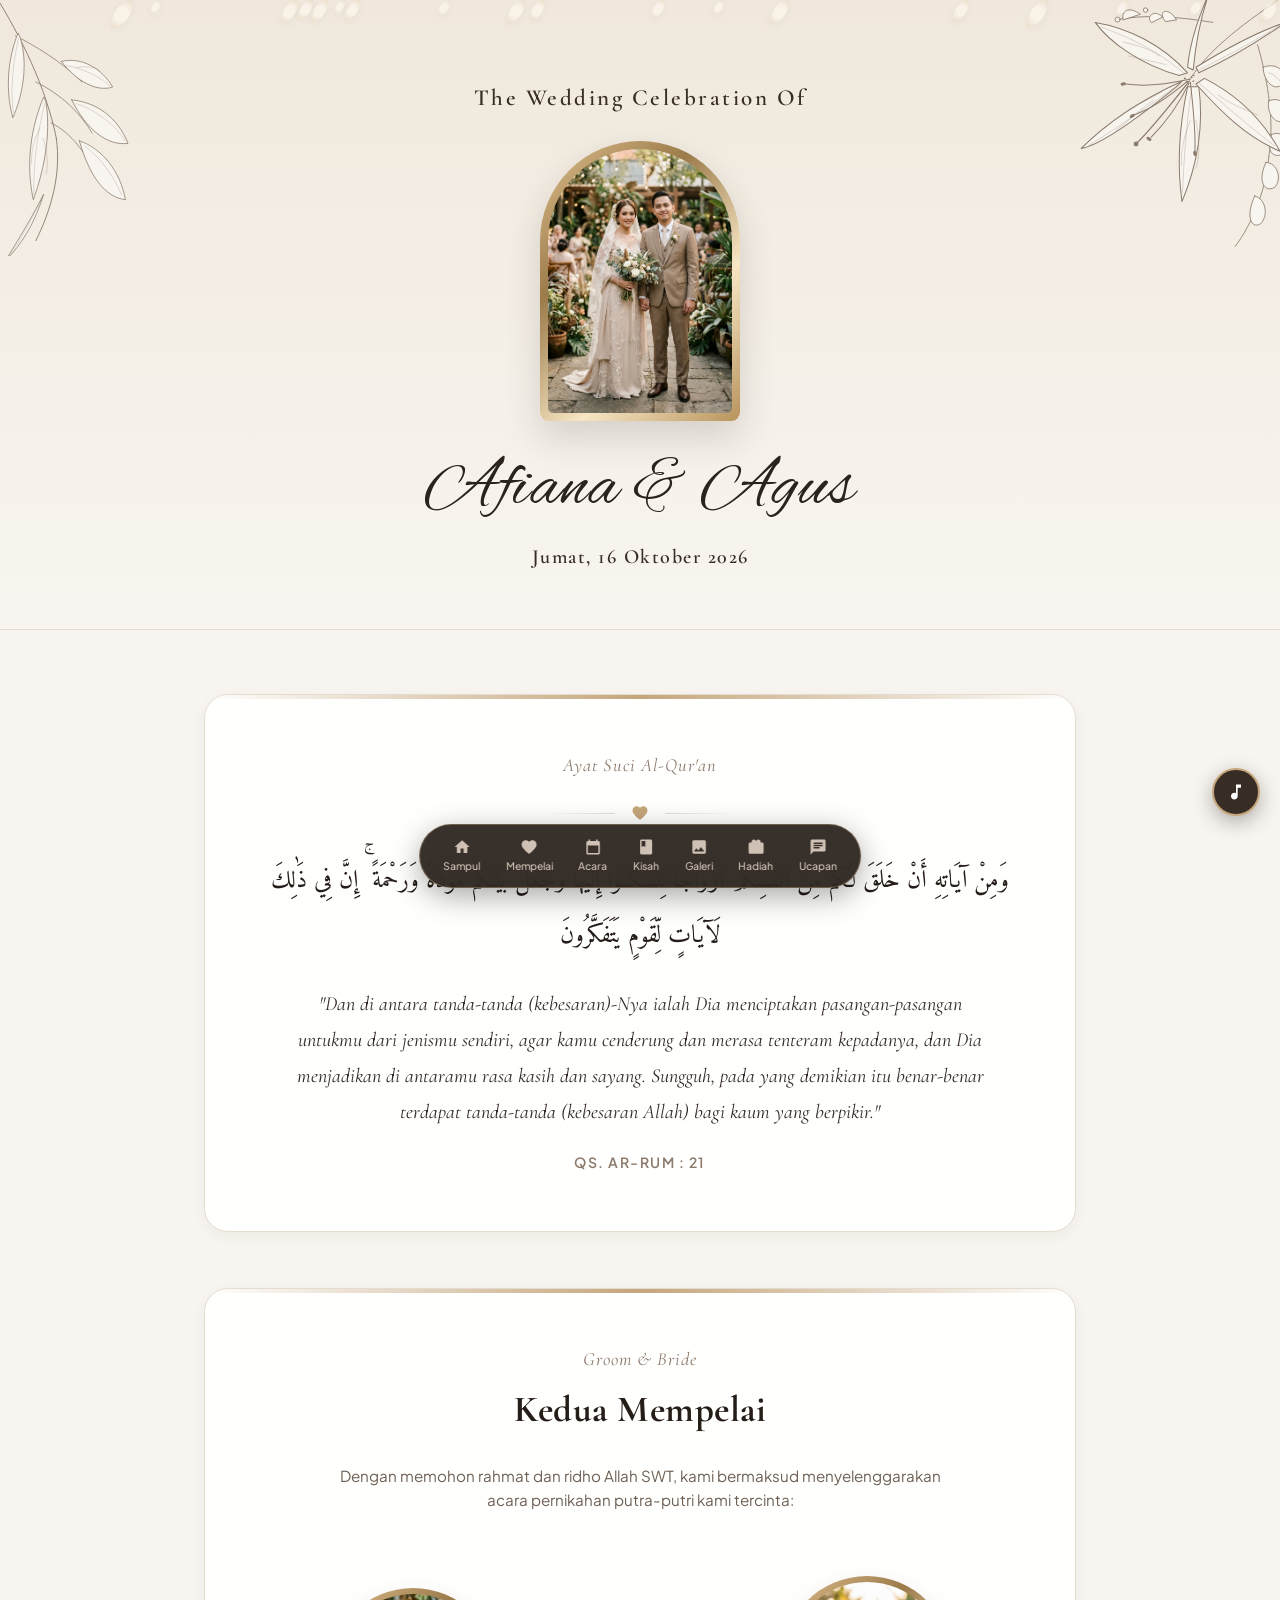
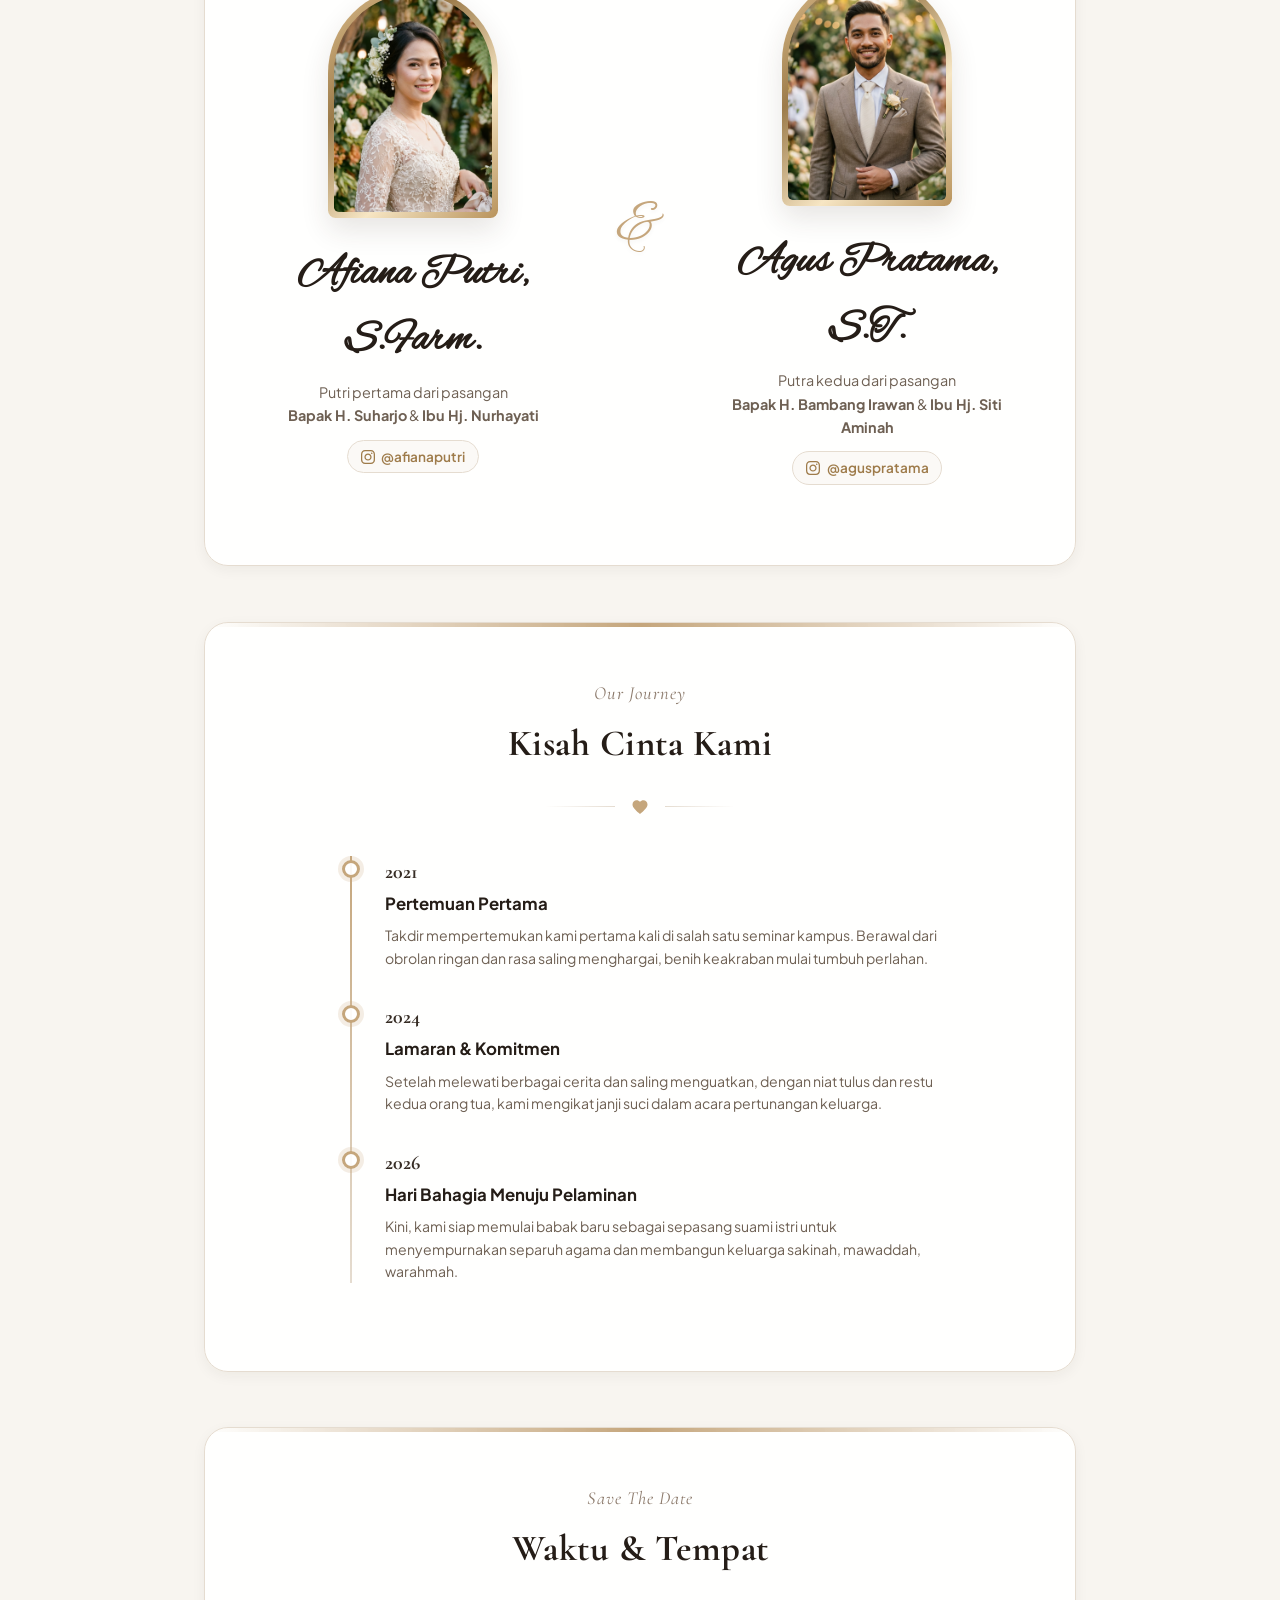
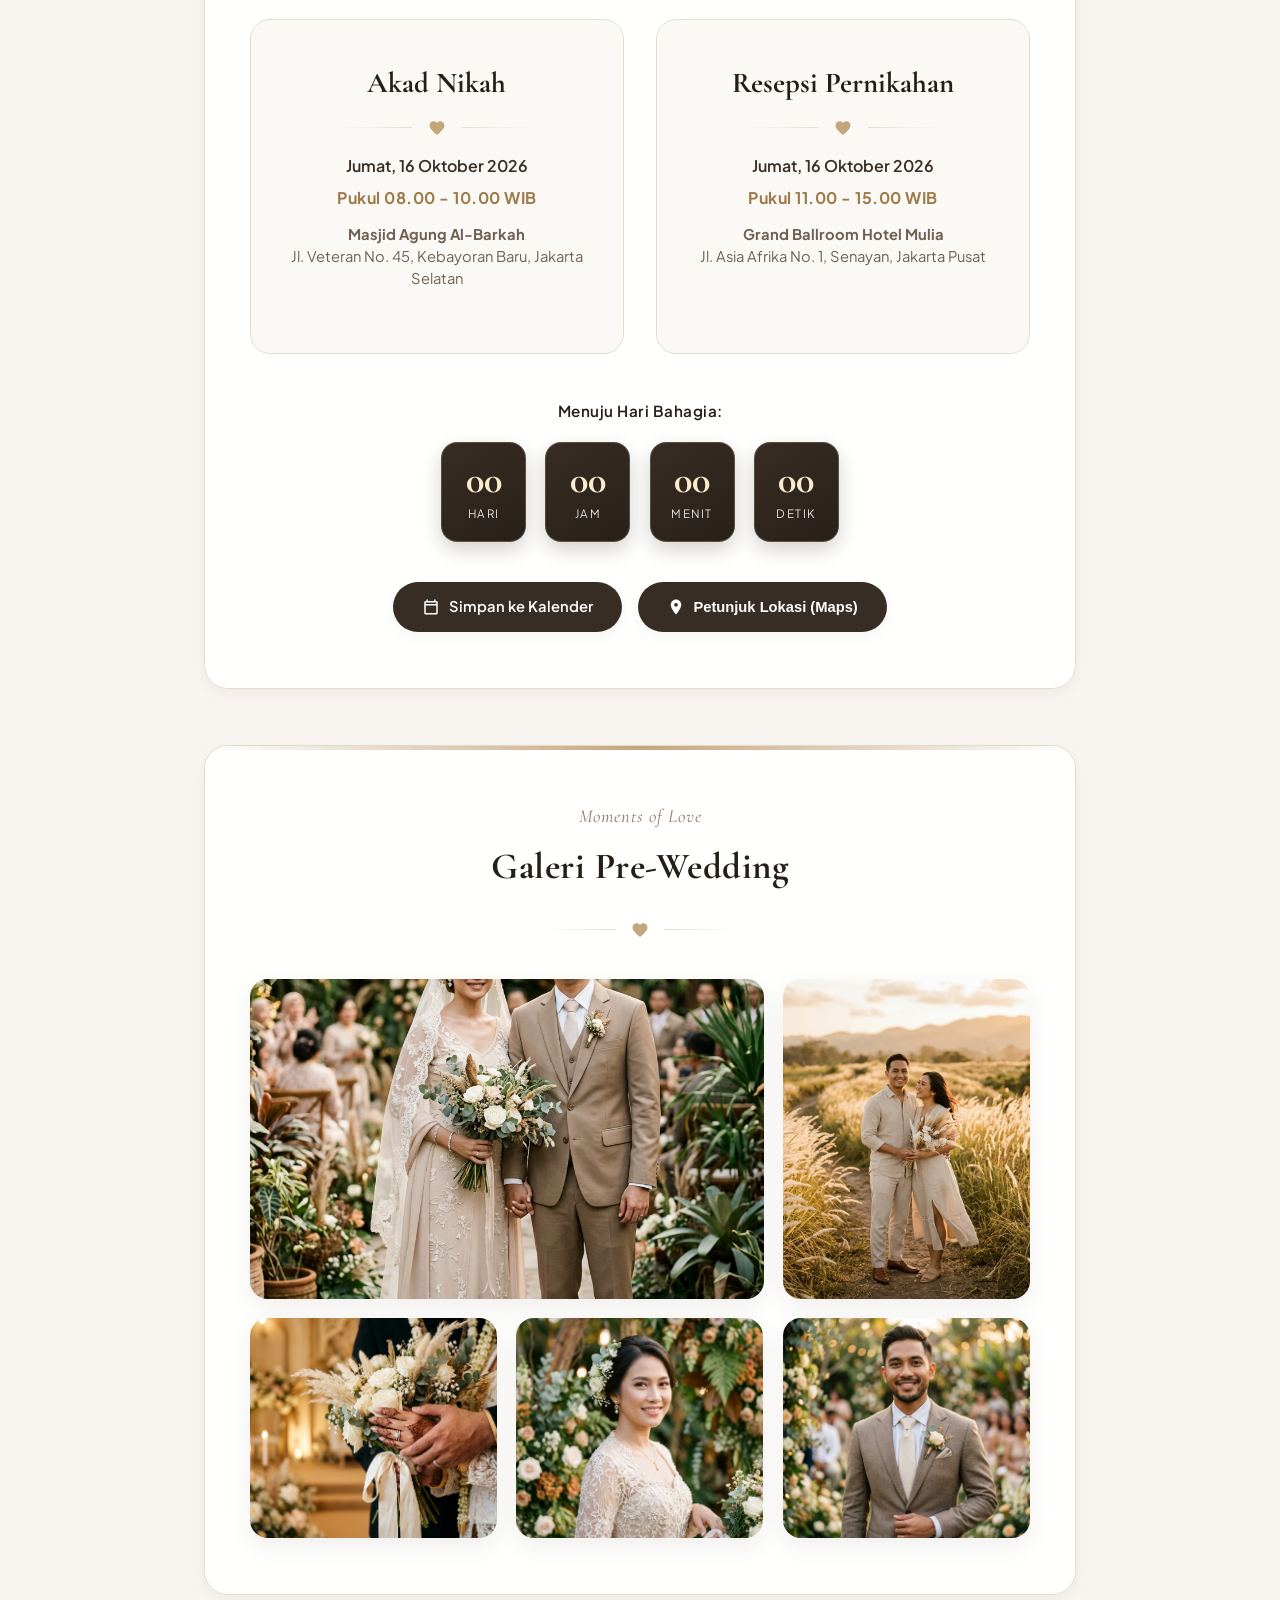
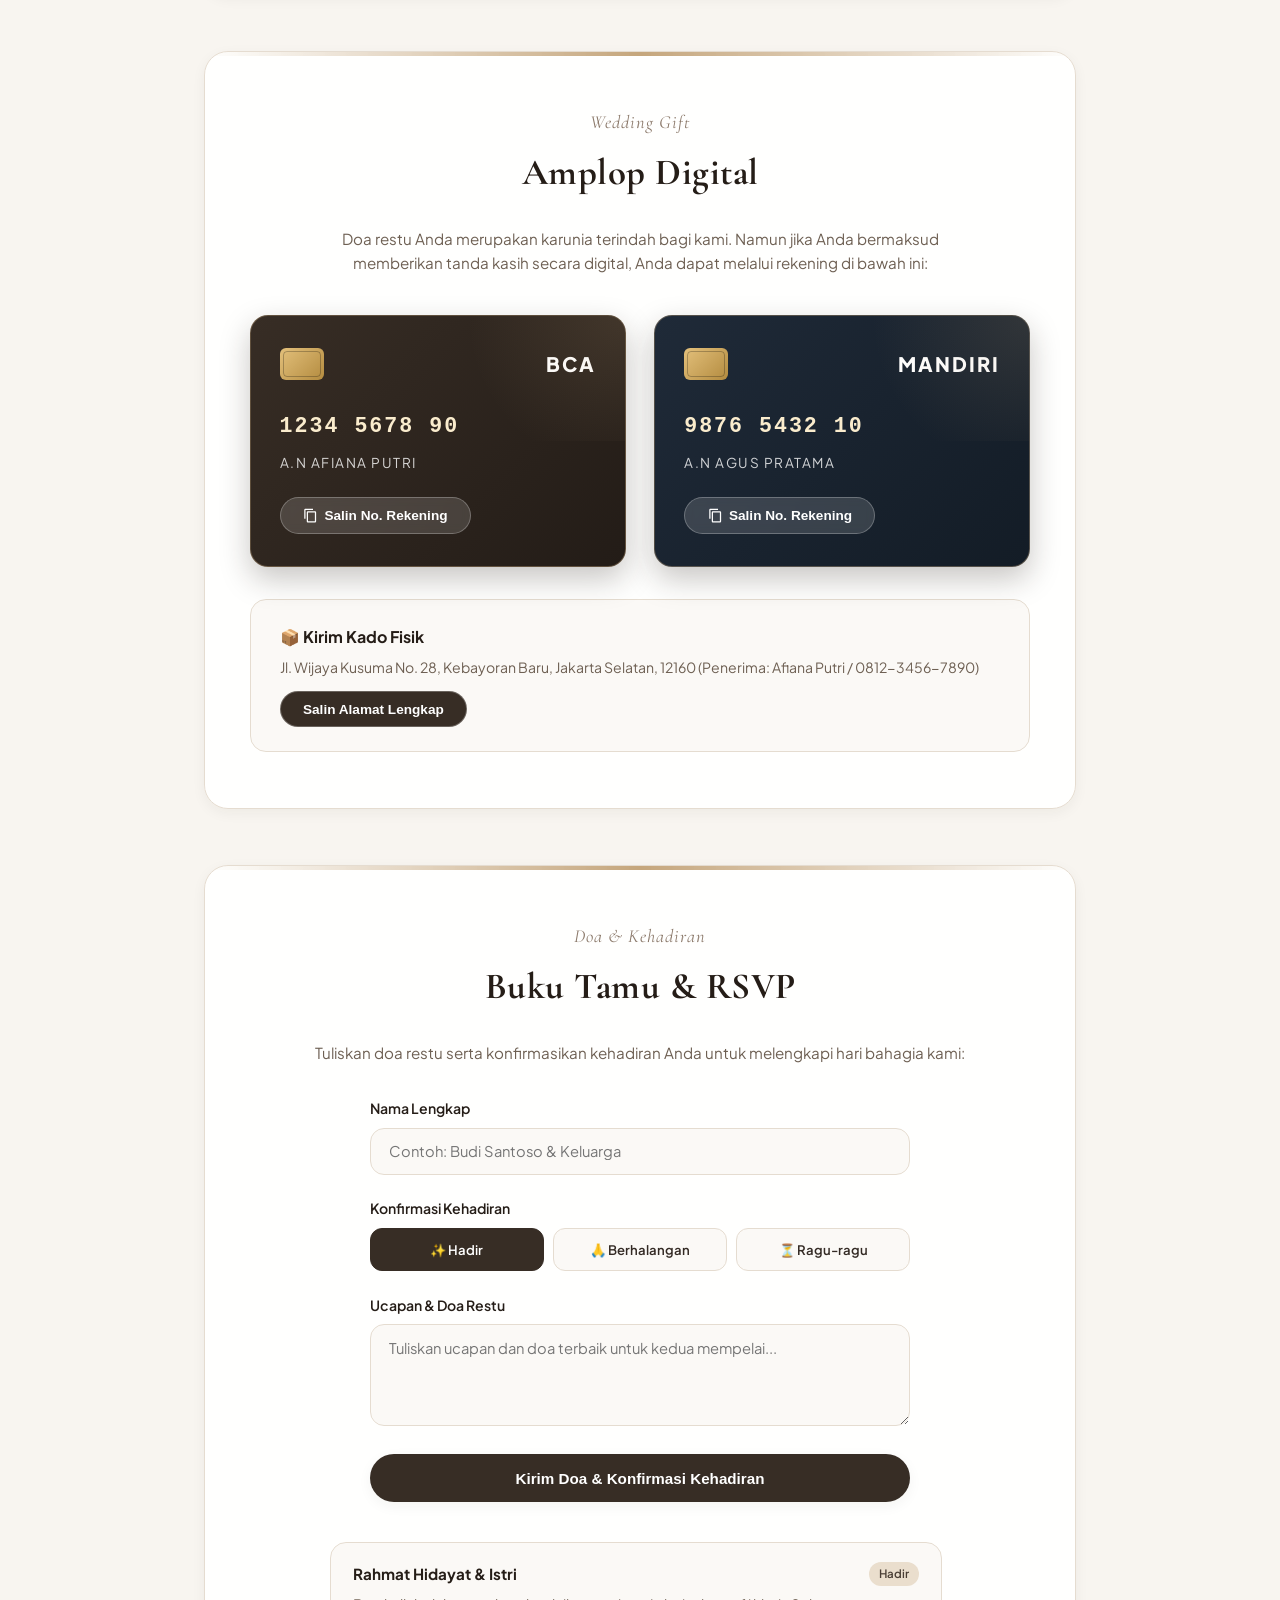
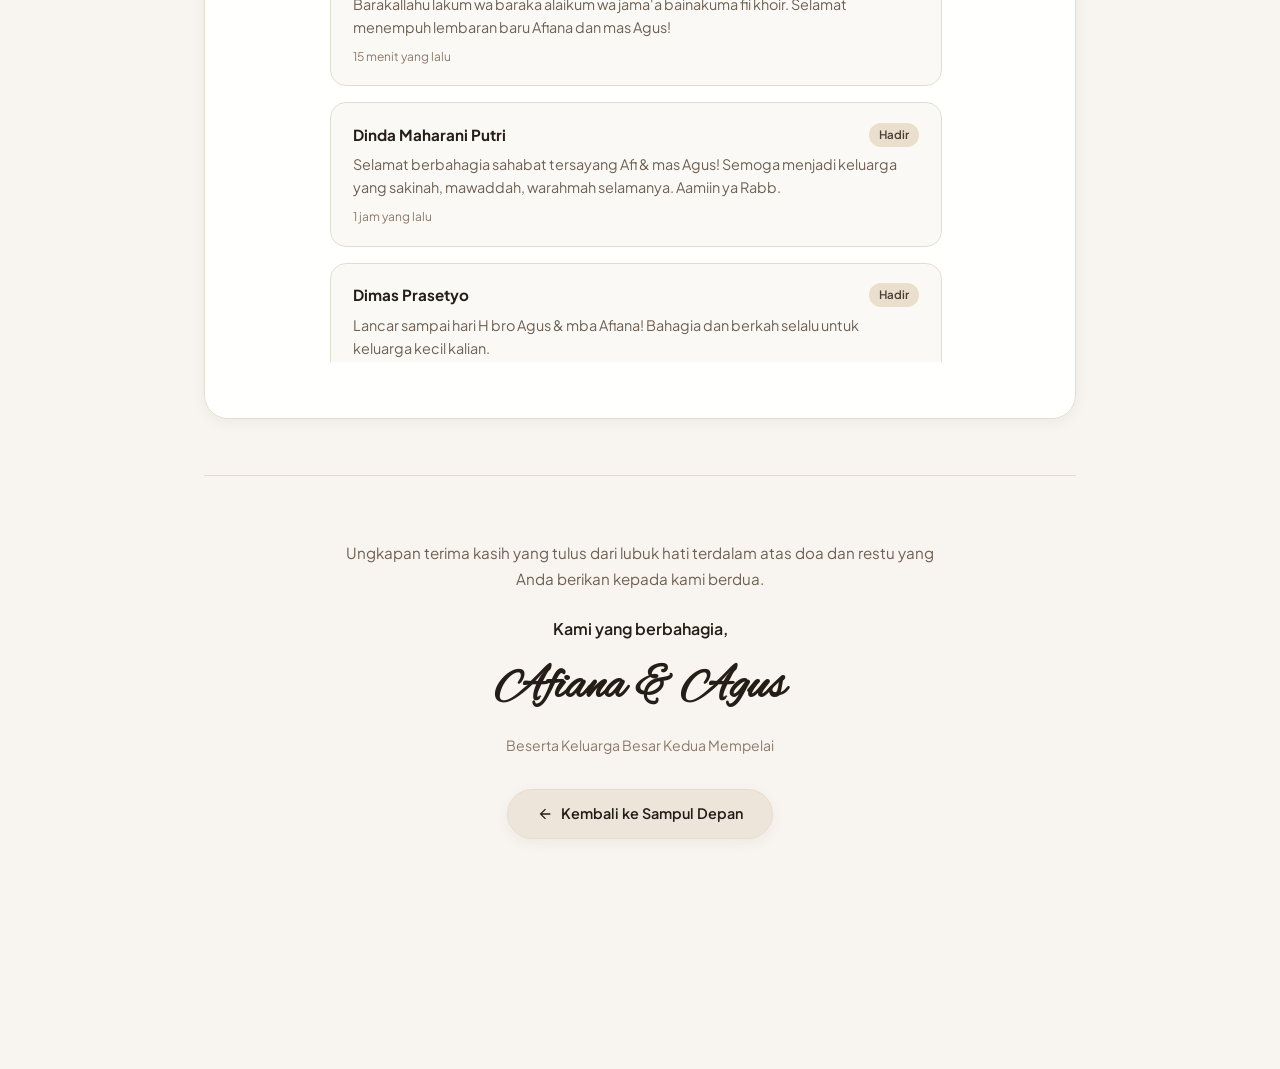
==== commit 7bdf8a61: "feat: add Open Graph meta tags and optimized WhatsApp thumbnail preview" ====
--- a/undangan.html
+++ b/undangan.html
@@ -4,8 +4,28 @@
   <meta charset="UTF-8">
   <meta name="viewport" content="width=device-width, initial-scale=1.0">
   <title>The Wedding of Afiana & Agus</title>
-  <meta name="description" content="Detail Undangan Pernikahan Afiana & Agus - Jumat, 16 Oktober 2026">
+  <meta name="title" content="The Wedding of Afiana & Agus">
+  <meta name="description" content="Detail Undangan Pernikahan Afiana & Agus - Jumat, 16 Oktober 2026.">
   
+  <!-- Open Graph / Facebook / WhatsApp Preview -->
+  <meta property="og:type" content="website">
+  <meta property="og:url" content="https://mhaisbatara.github.io/weding/undangan.html">
+  <meta property="og:title" content="The Wedding of Afiana & Agus">
+  <meta property="og:description" content="Detail Undangan Pernikahan Afiana & Agus - Jumat, 16 Oktober 2026. Klik untuk melihat detail acara.">
+  <meta property="og:image" content="https://mhaisbatara.github.io/weding/assets/images/thumbnail.jpg">
+  <meta property="og:image:secure_url" content="https://mhaisbatara.github.io/weding/assets/images/thumbnail.jpg">
+  <meta property="og:image:type" content="image/jpeg">
+  <meta property="og:image:width" content="600">
+  <meta property="og:image:height" content="600">
+  <meta property="og:image:alt" content="Undangan Pernikahan Afiana & Agus">
+
+  <!-- Twitter Card -->
+  <meta name="twitter:card" content="summary_large_image">
+  <meta name="twitter:url" content="https://mhaisbatara.github.io/weding/undangan.html">
+  <meta name="twitter:title" content="The Wedding of Afiana & Agus">
+  <meta name="twitter:description" content="Detail Undangan Pernikahan Afiana & Agus - Jumat, 16 Oktober 2026. Klik untuk melihat detail acara.">
+  <meta name="twitter:image" content="https://mhaisbatara.github.io/weding/assets/images/thumbnail.jpg">
+
   <!-- Favicon -->
   <link rel="icon" href="data:image/svg+xml,<svg xmlns=%22http://www.w3.org/2000/svg%22 viewBox=%220 0 100 100%22><text y=%22.9em%22 font-size=%2290%22>💍</text></svg>">
   
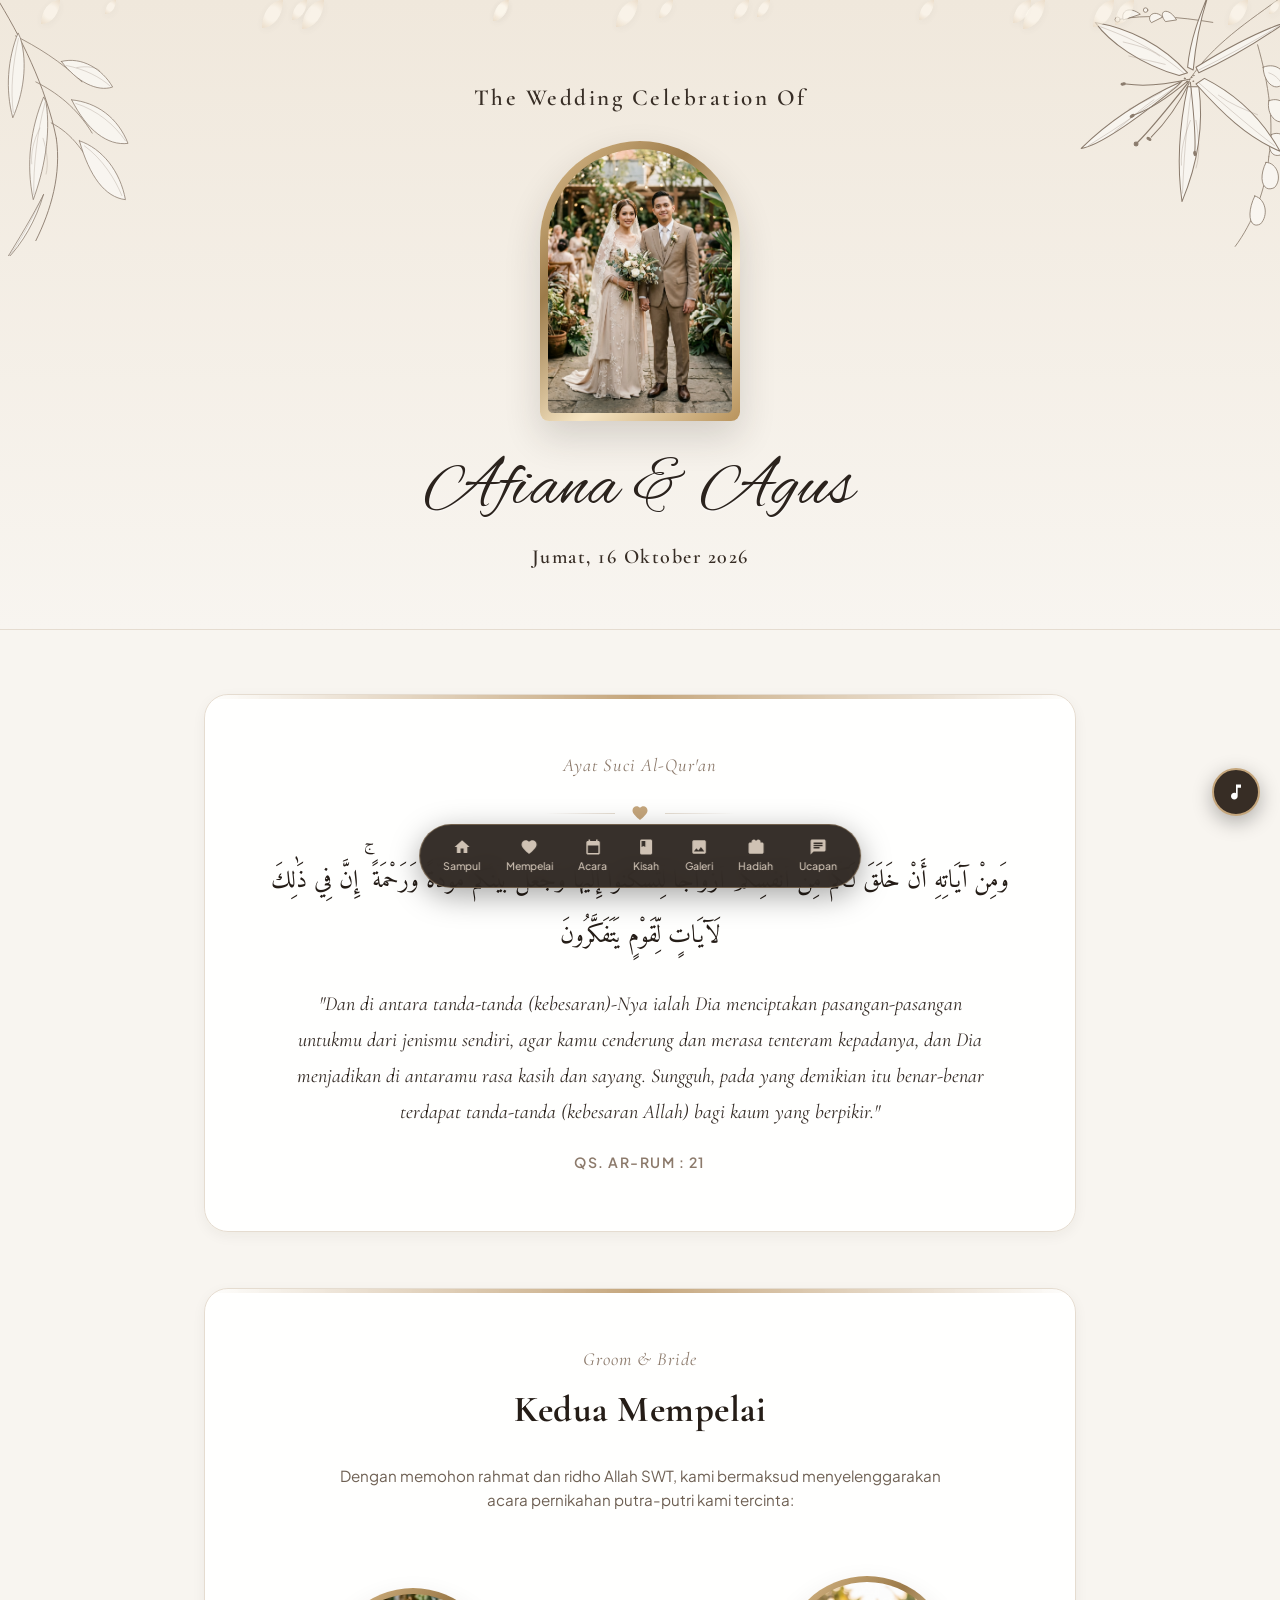
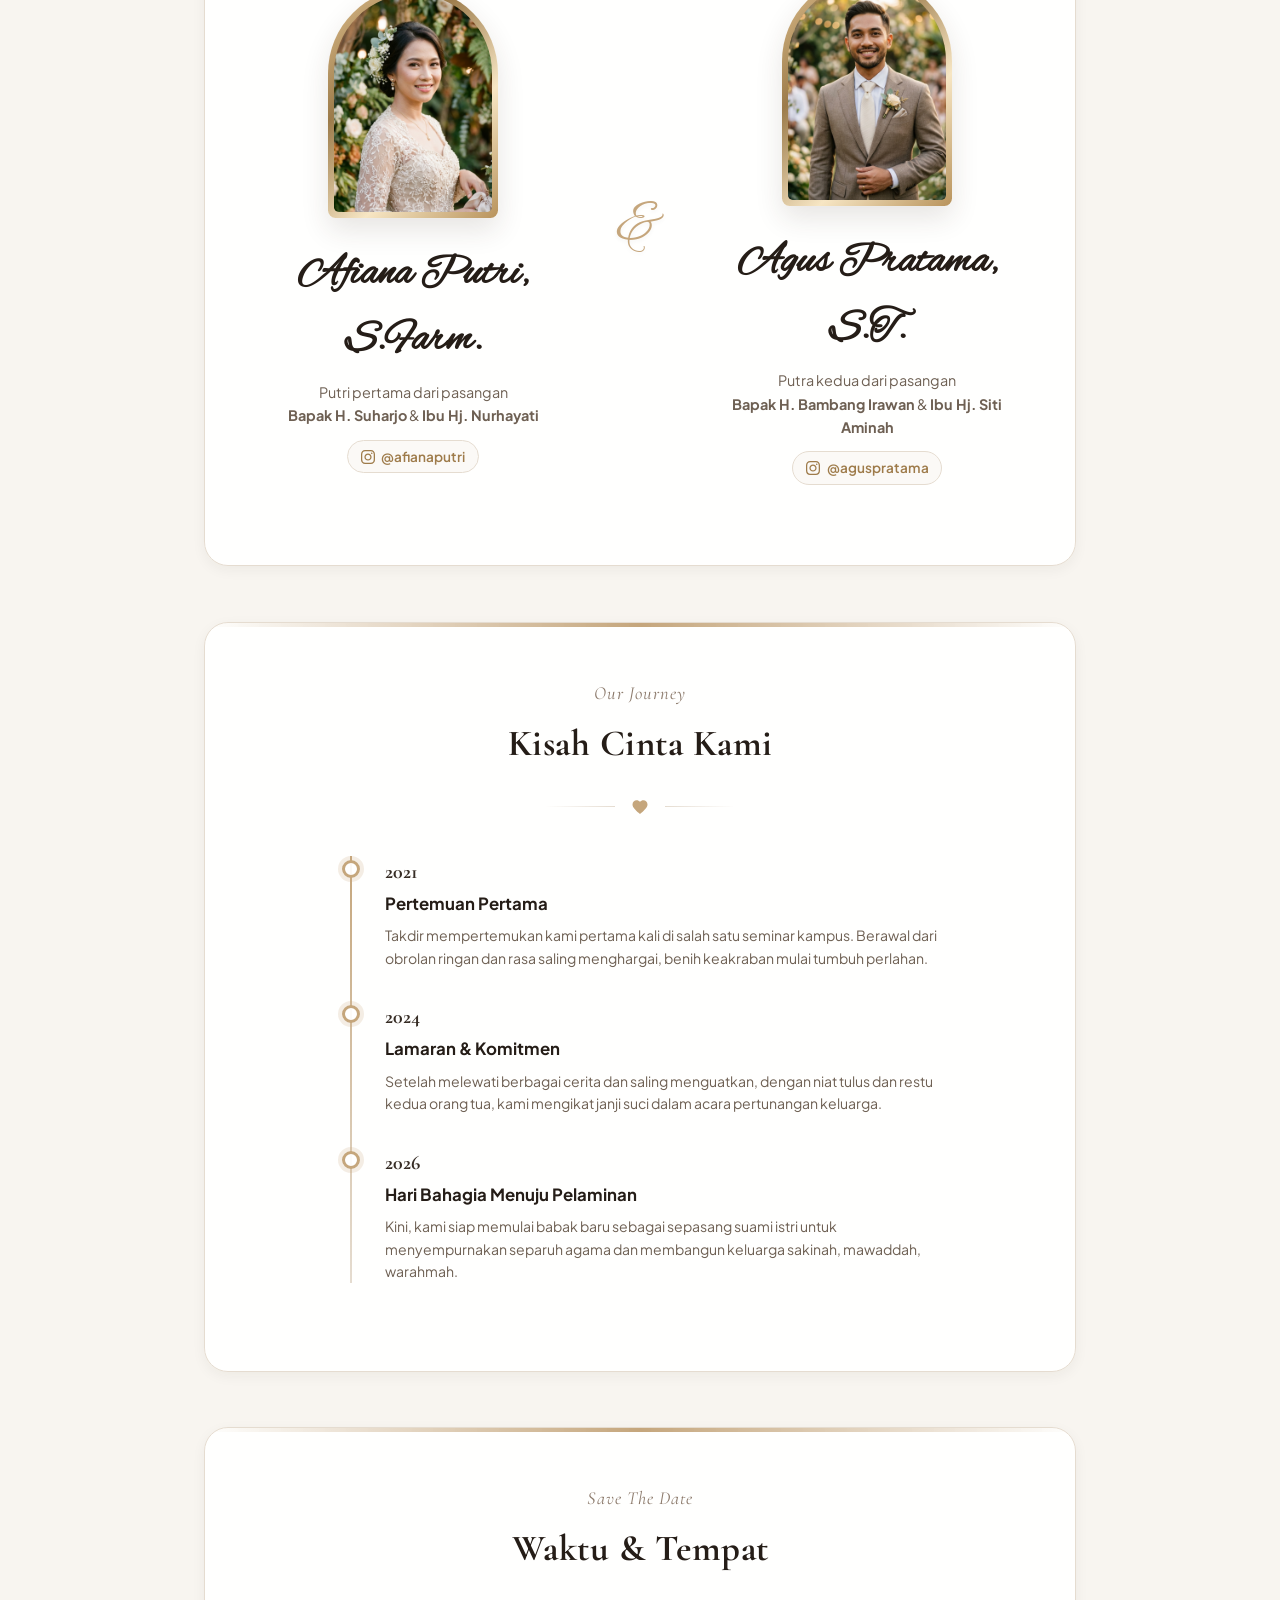
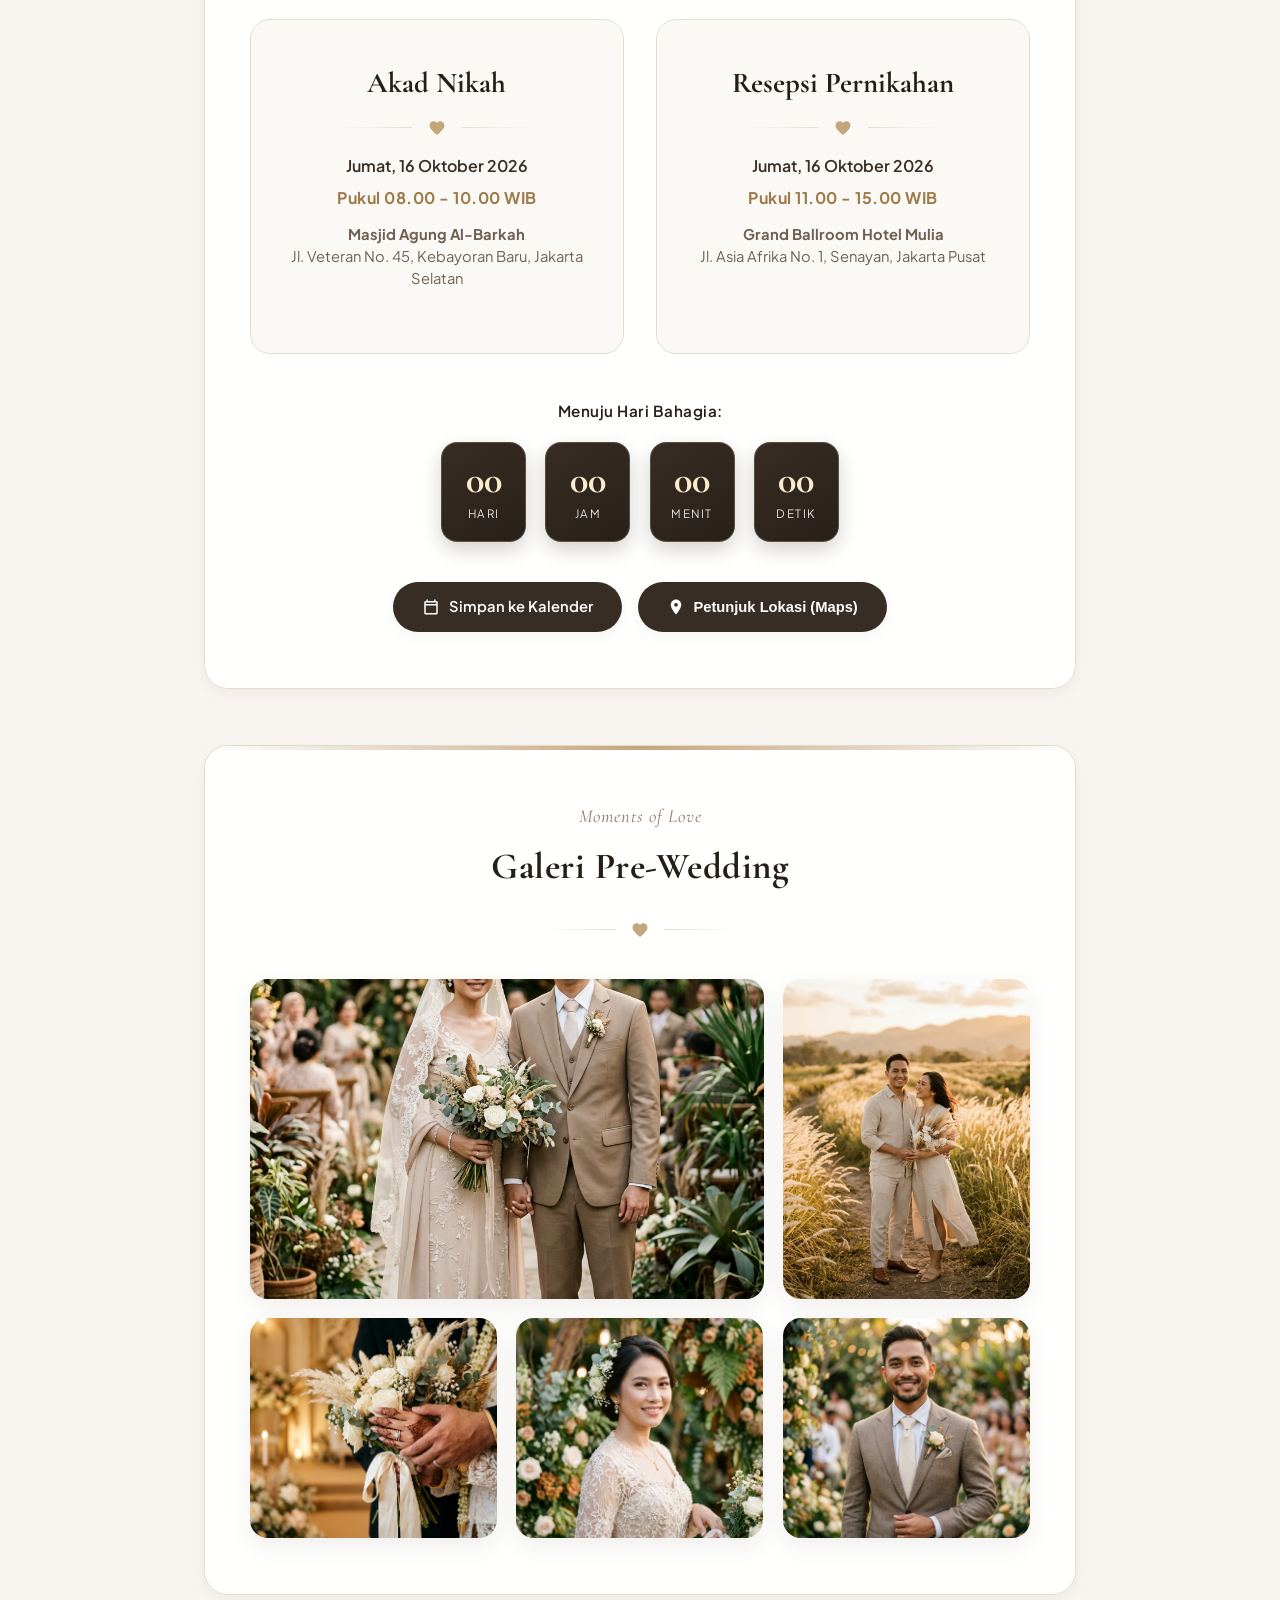
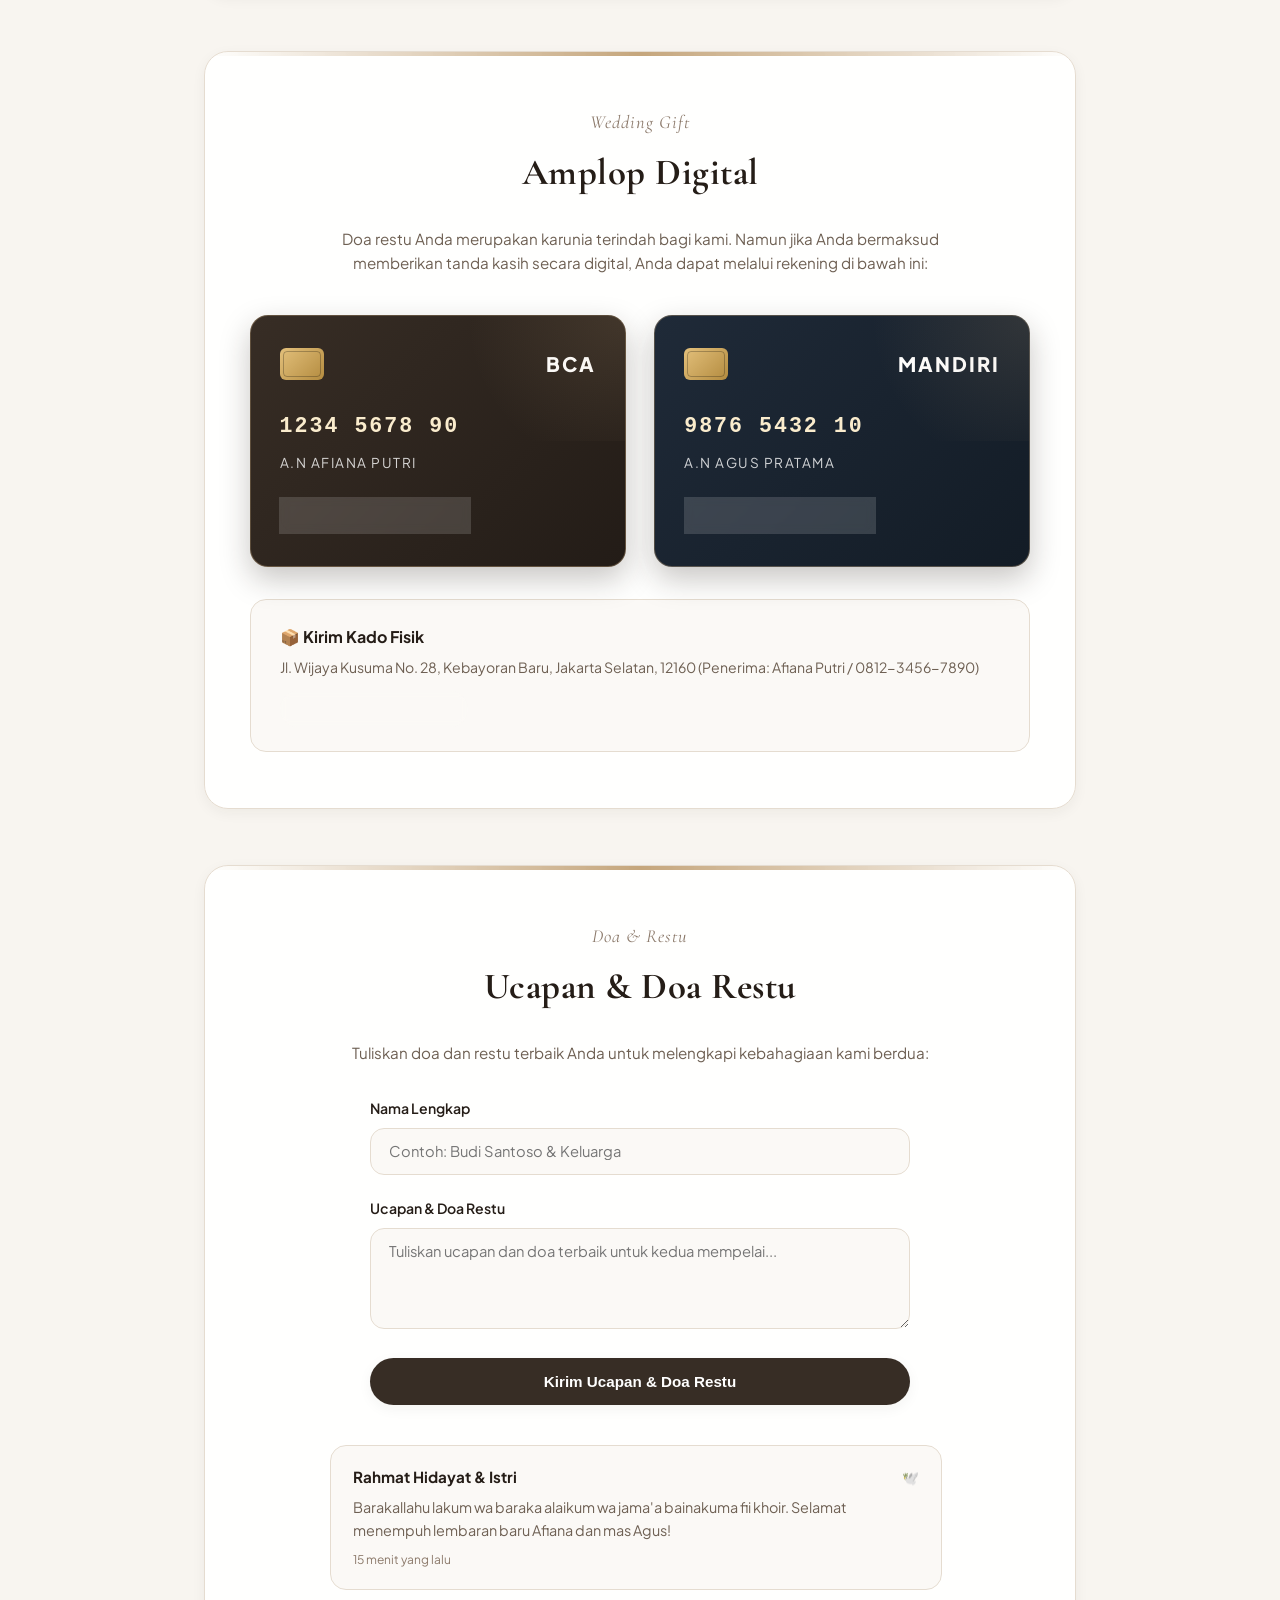
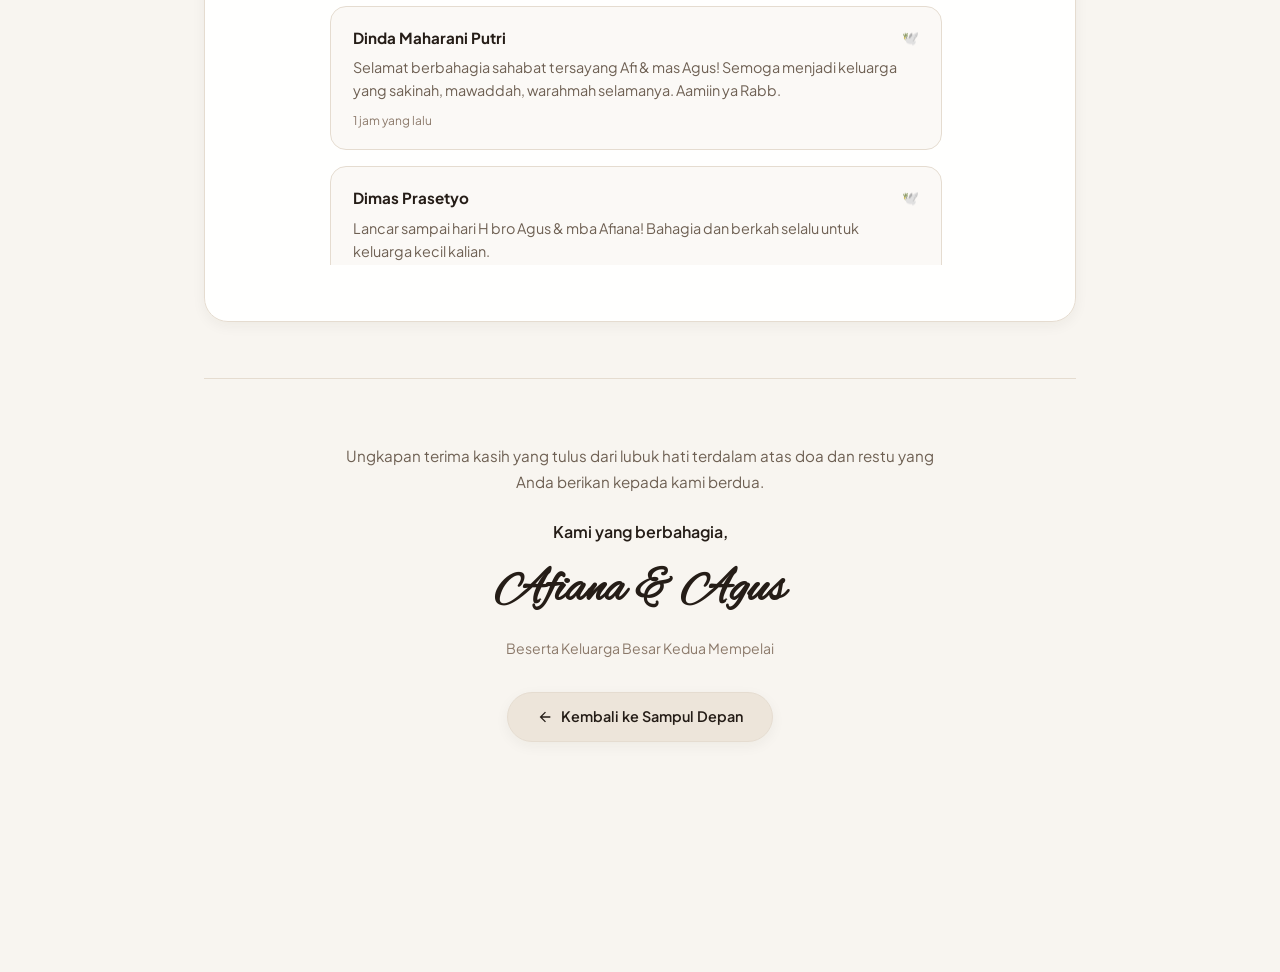
==== commit 70177f03: "refactor: hapus konfirmasi kehadiran, fokus pada buku tamu & doa restu" ====
--- a/undangan.html
+++ b/undangan.html
@@ -395,15 +395,15 @@
         </div>
       </section>
 
-      <!-- Section 7: Buku Tamu & RSVP -->
+      <!-- Section 7: Buku Tamu & Ucapan Doa Restu -->
       <section class="section-card reveal-on-scroll" id="ucapan">
-        <span class="section-badge">Doa &amp; Kehadiran</span>
-        <h2 class="section-title">Buku Tamu &amp; RSVP</h2>
+        <span class="section-badge">Doa &amp; Restu</span>
+        <h2 class="section-title">Ucapan &amp; Doa Restu</h2>
         <p style="color: var(--text-muted); font-size: 0.95rem; margin-bottom: 2rem;">
-          Tuliskan doa restu serta konfirmasikan kehadiran Anda untuk melengkapi hari bahagia kami:
-        </p>
-
-        <!-- Form RSVP -->
+          Tuliskan doa dan restu terbaik Anda untuk melengkapi kebahagiaan kami berdua:
+        </p>
+
+        <!-- Form Ucapan -->
         <form class="rsvp-form" id="rsvpForm">
           <div class="form-group">
             <label class="form-label" for="rsvpName">Nama Lengkap</label>
@@ -411,30 +411,12 @@
           </div>
 
           <div class="form-group">
-            <label class="form-label">Konfirmasi Kehadiran</label>
-            <div class="radio-status-grid">
-              <div class="radio-status-btn">
-                <input type="radio" name="rsvpStatusRadio" id="statusHadir" value="Hadir" checked>
-                <label for="statusHadir">✨ Hadir</label>
-              </div>
-              <div class="radio-status-btn">
-                <input type="radio" name="rsvpStatusRadio" id="statusTidak" value="Tidak Hadir">
-                <label for="statusTidak">🙏 Berhalangan</label>
-              </div>
-              <div class="radio-status-btn">
-                <input type="radio" name="rsvpStatusRadio" id="statusRagu" value="Ragu-ragu">
-                <label for="statusRagu">⏳ Ragu-ragu</label>
-              </div>
-            </div>
-          </div>
-
-          <div class="form-group">
             <label class="form-label" for="rsvpMessage">Ucapan &amp; Doa Restu</label>
             <textarea id="rsvpMessage" class="form-control" rows="4" placeholder="Tuliskan ucapan dan doa terbaik untuk kedua mempelai..." required></textarea>
           </div>
 
           <button type="submit" class="btn-primary" style="width: 100%; padding: 0.95rem; font-size: 0.95rem;">
-            Kirim Doa &amp; Konfirmasi Kehadiran
+            Kirim Ucapan &amp; Doa Restu
           </button>
         </form>
 
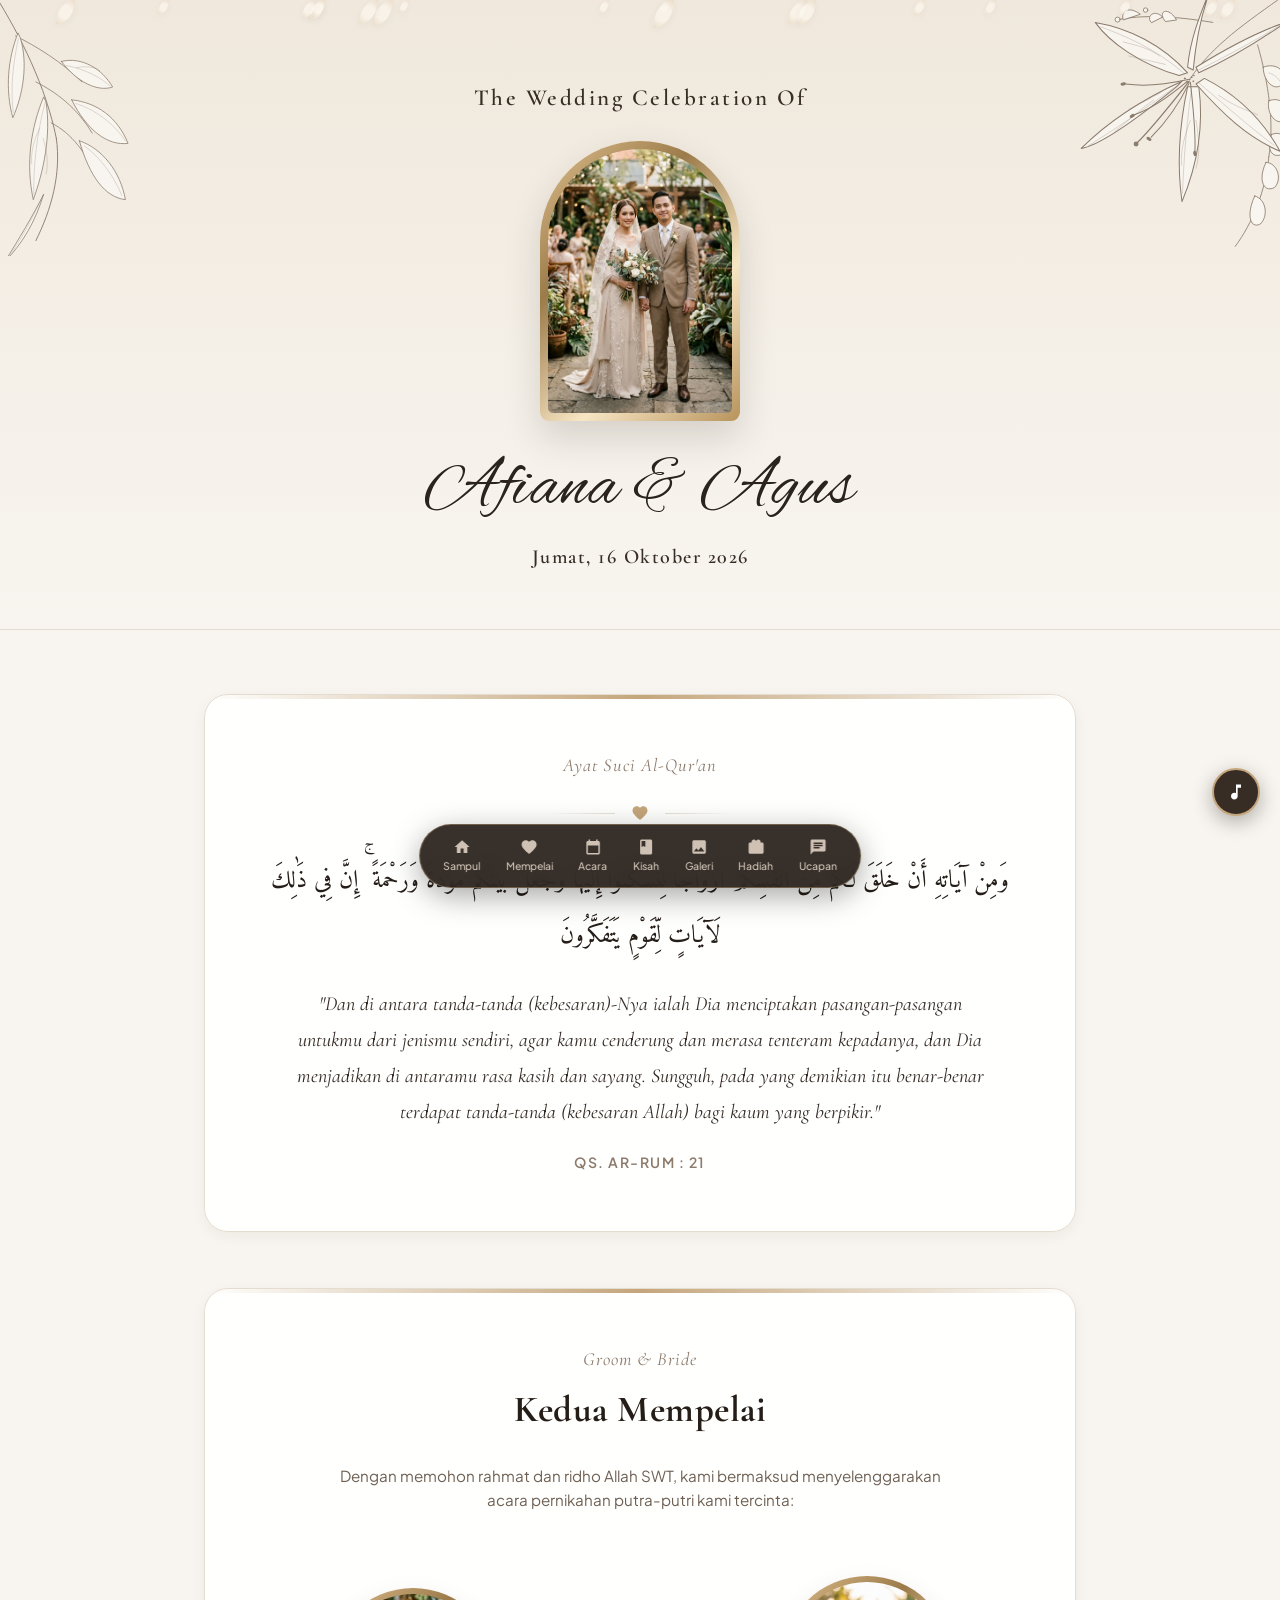
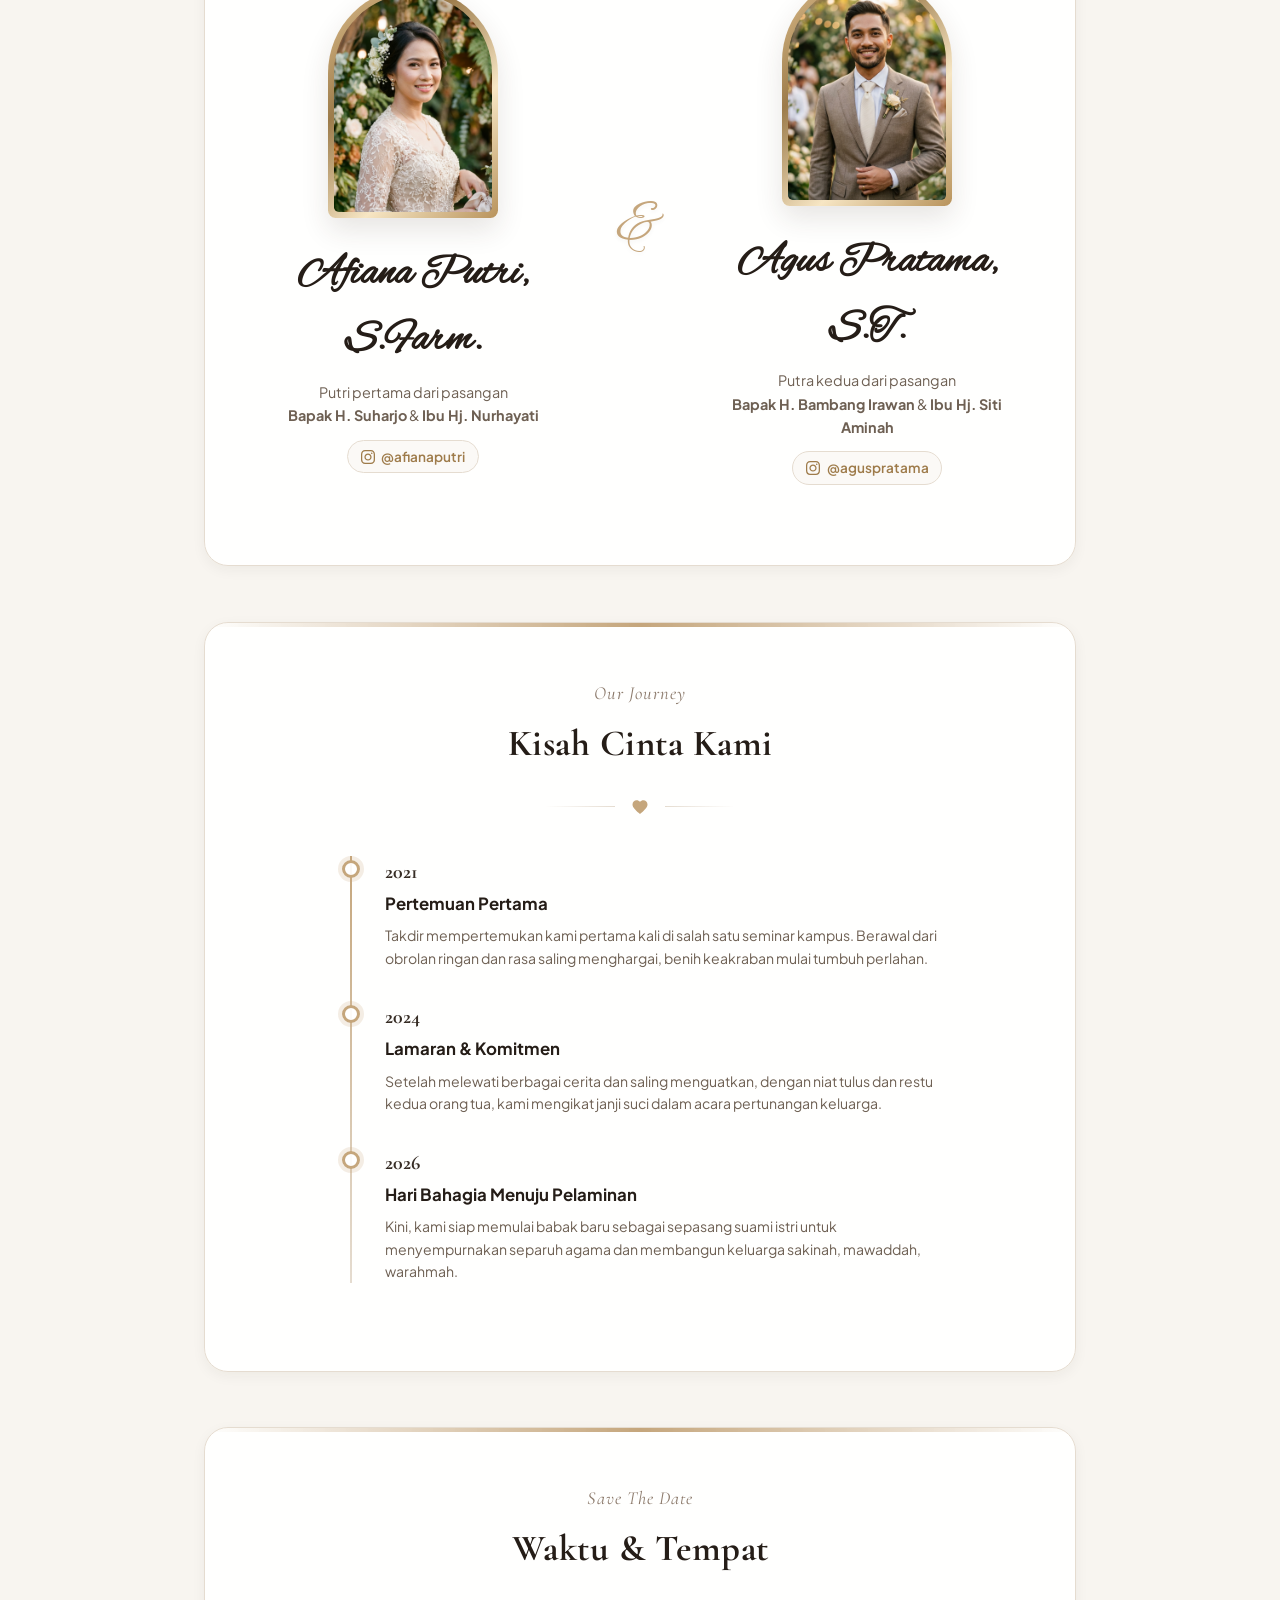
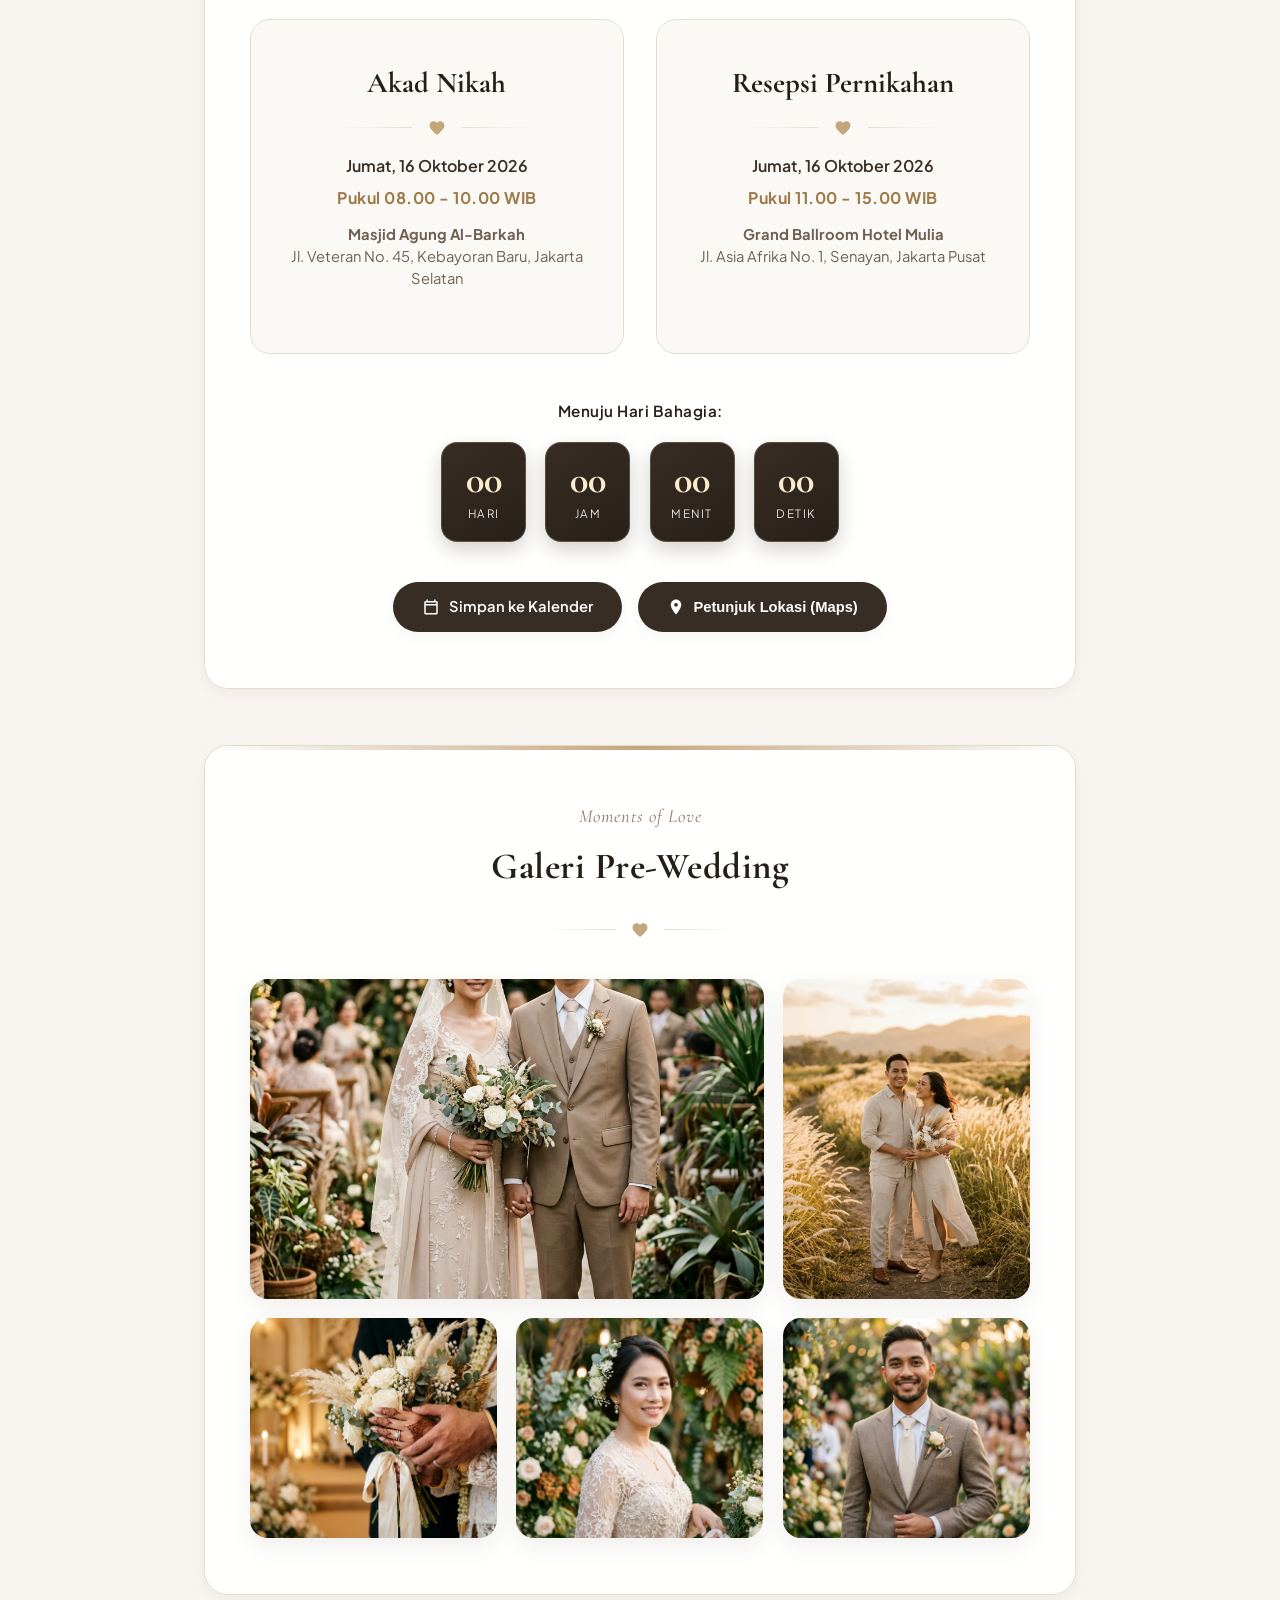
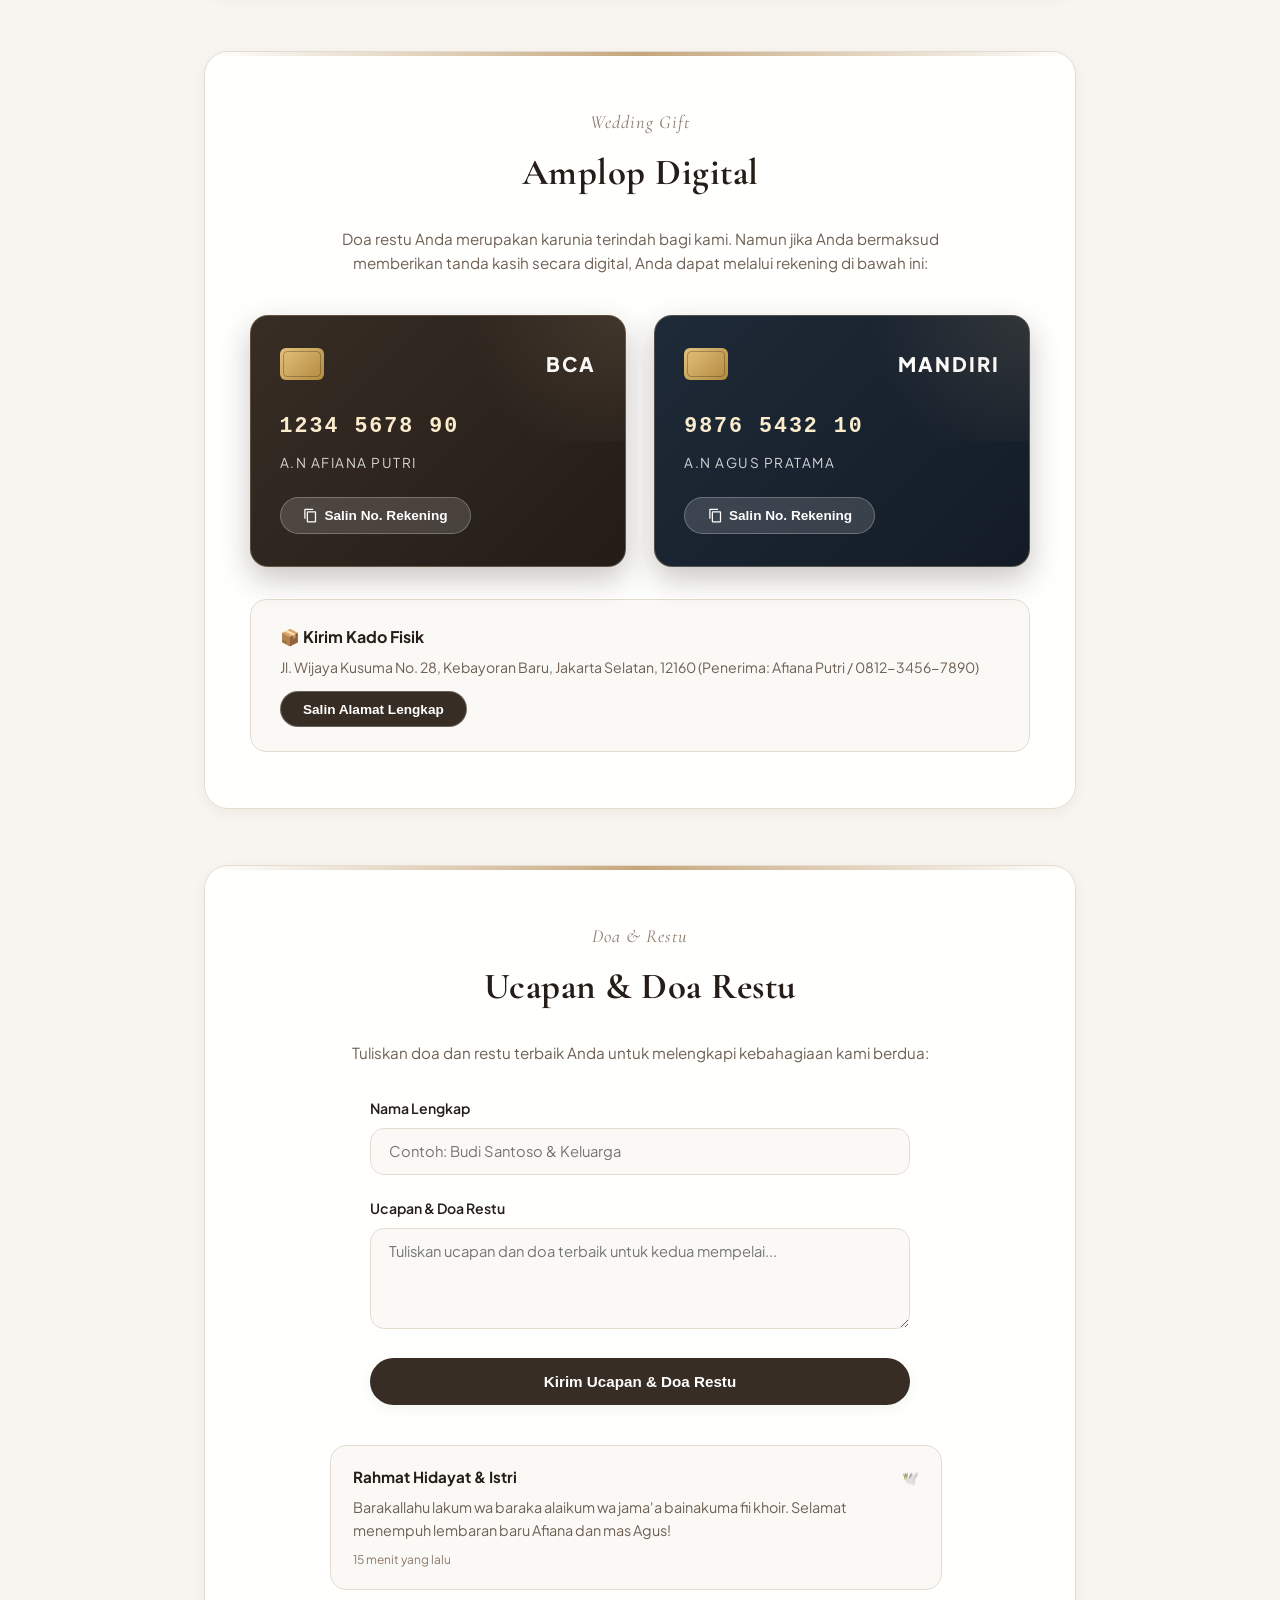
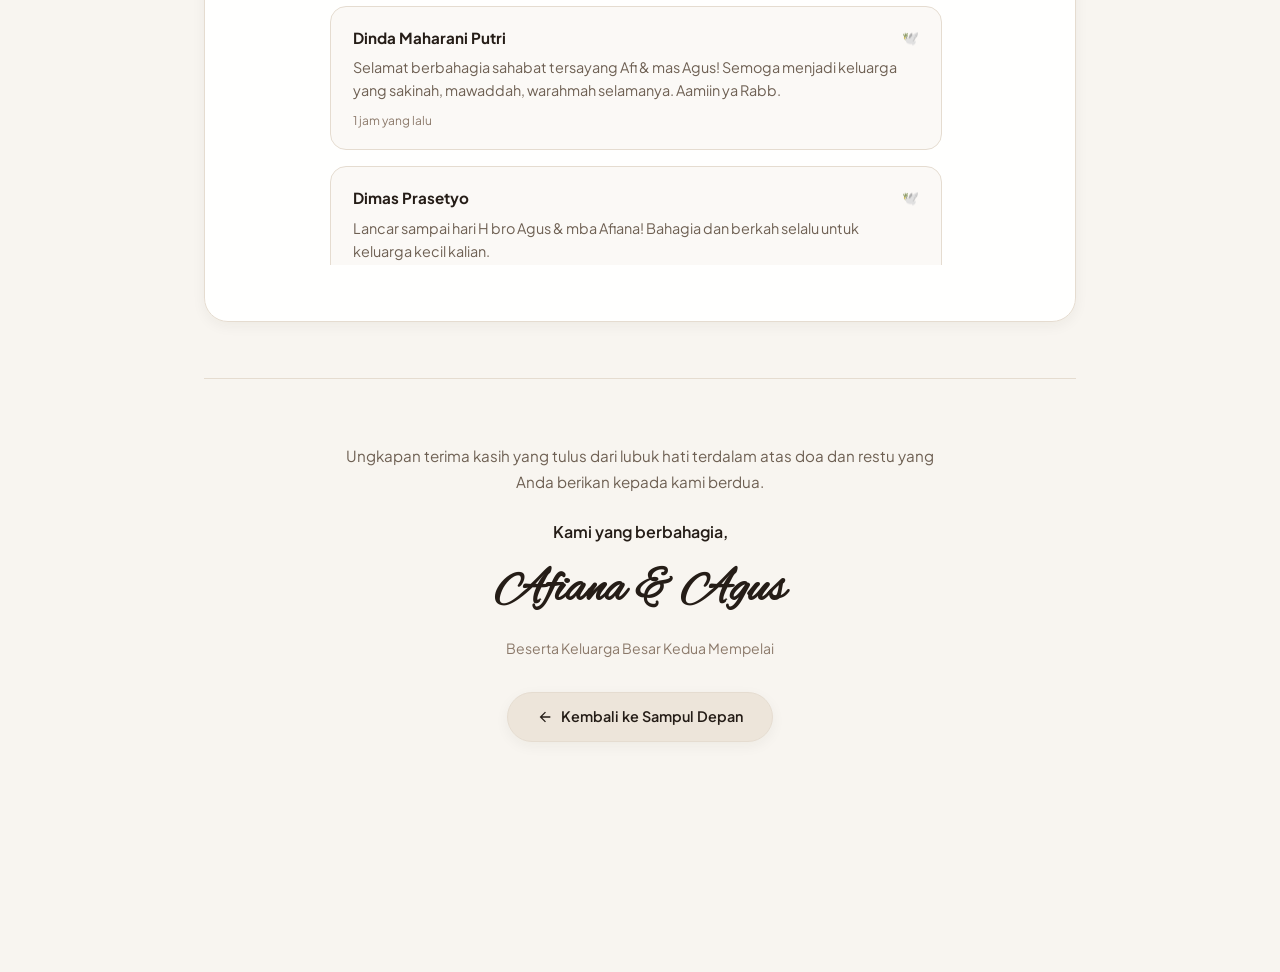
==== commit beb8804f: "fix: add link rel=image_src and og:site_name for WhatsApp crawler" ====
--- a/undangan.html
+++ b/undangan.html
@@ -9,6 +9,7 @@
   
   <!-- Open Graph / Facebook / WhatsApp Preview -->
   <meta property="og:type" content="website">
+  <meta property="og:site_name" content="Afiana &amp; Agus Wedding">
   <meta property="og:url" content="https://mhaisbatara.github.io/weding/undangan.html">
   <meta property="og:title" content="The Wedding of Afiana & Agus">
   <meta property="og:description" content="Detail Undangan Pernikahan Afiana & Agus - Jumat, 16 Oktober 2026. Klik untuk melihat detail acara.">
@@ -18,6 +19,10 @@
   <meta property="og:image:width" content="600">
   <meta property="og:image:height" content="600">
   <meta property="og:image:alt" content="Undangan Pernikahan Afiana & Agus">
+
+  <!-- WhatsApp & Schema Fallback Tags -->
+  <link rel="image_src" href="https://mhaisbatara.github.io/weding/assets/images/thumbnail.jpg">
+  <meta itemprop="image" content="https://mhaisbatara.github.io/weding/assets/images/thumbnail.jpg">
 
   <!-- Twitter Card -->
   <meta name="twitter:card" content="summary_large_image">
